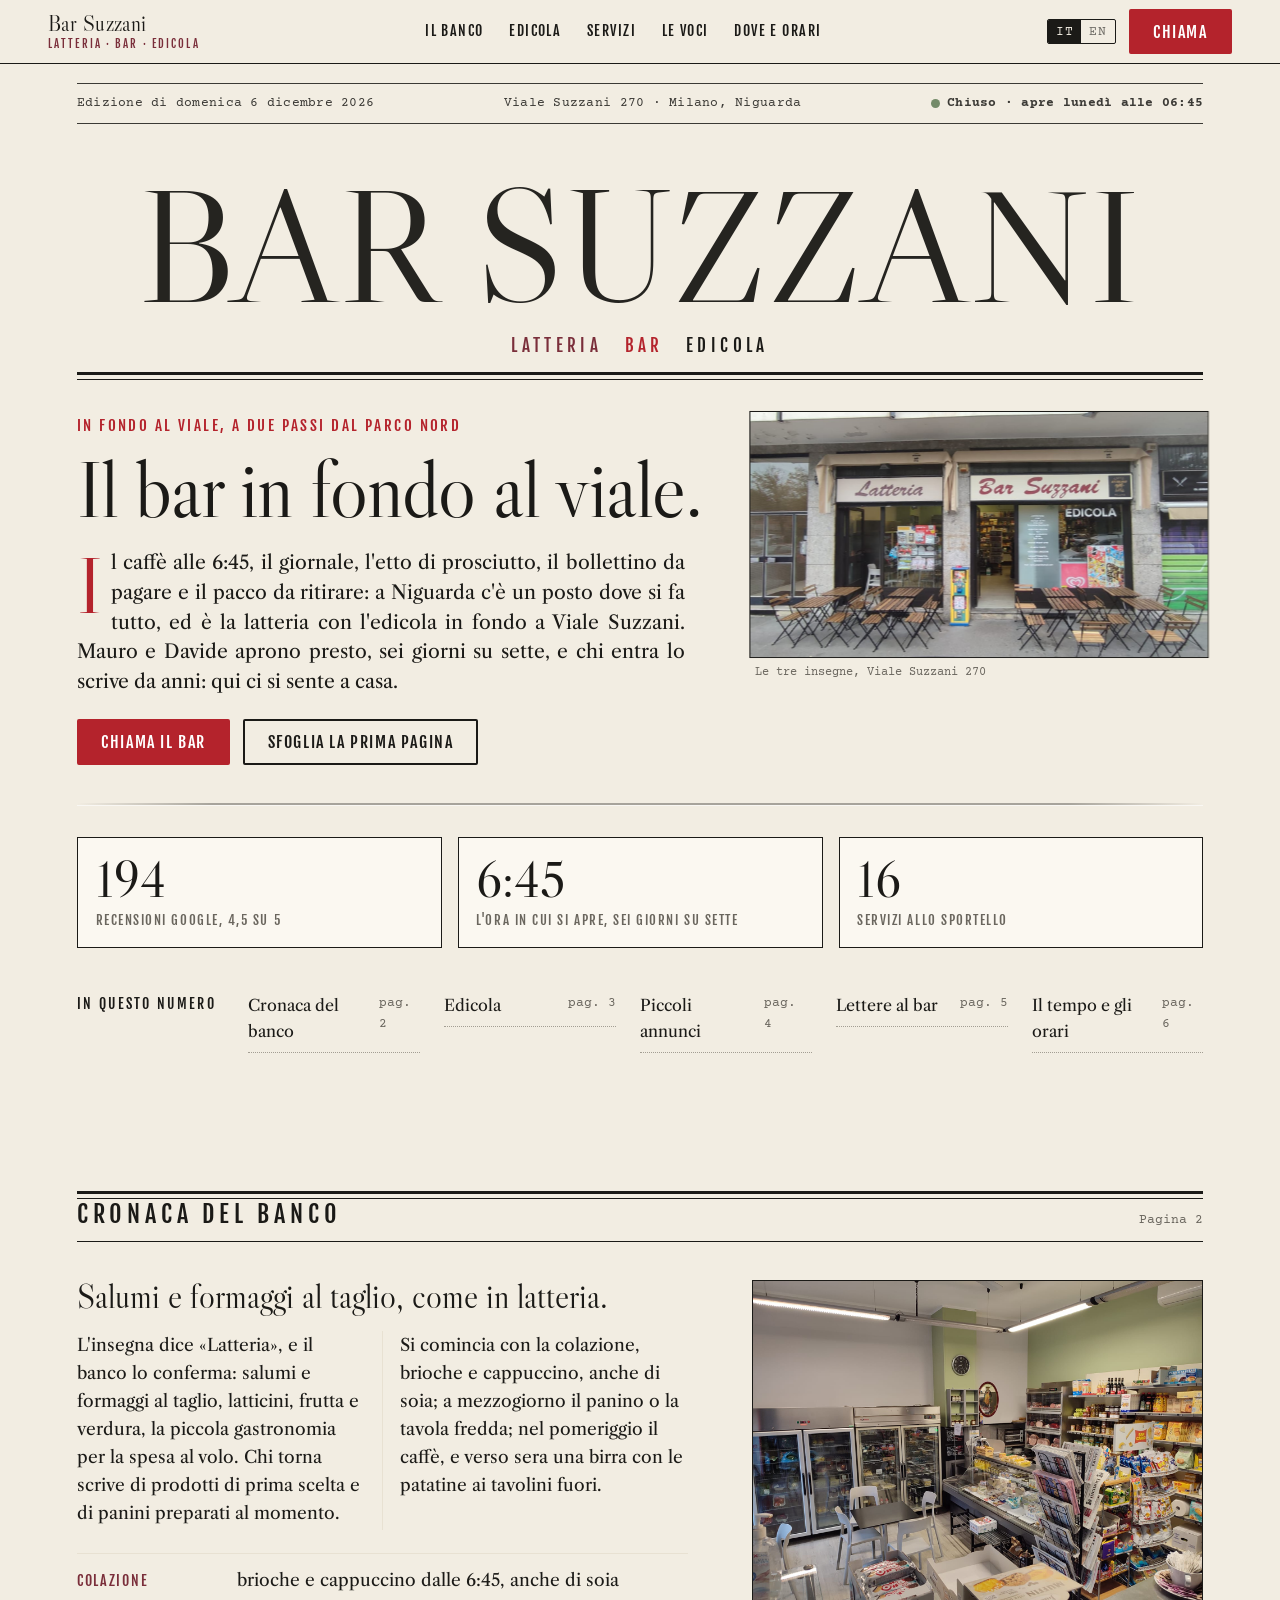
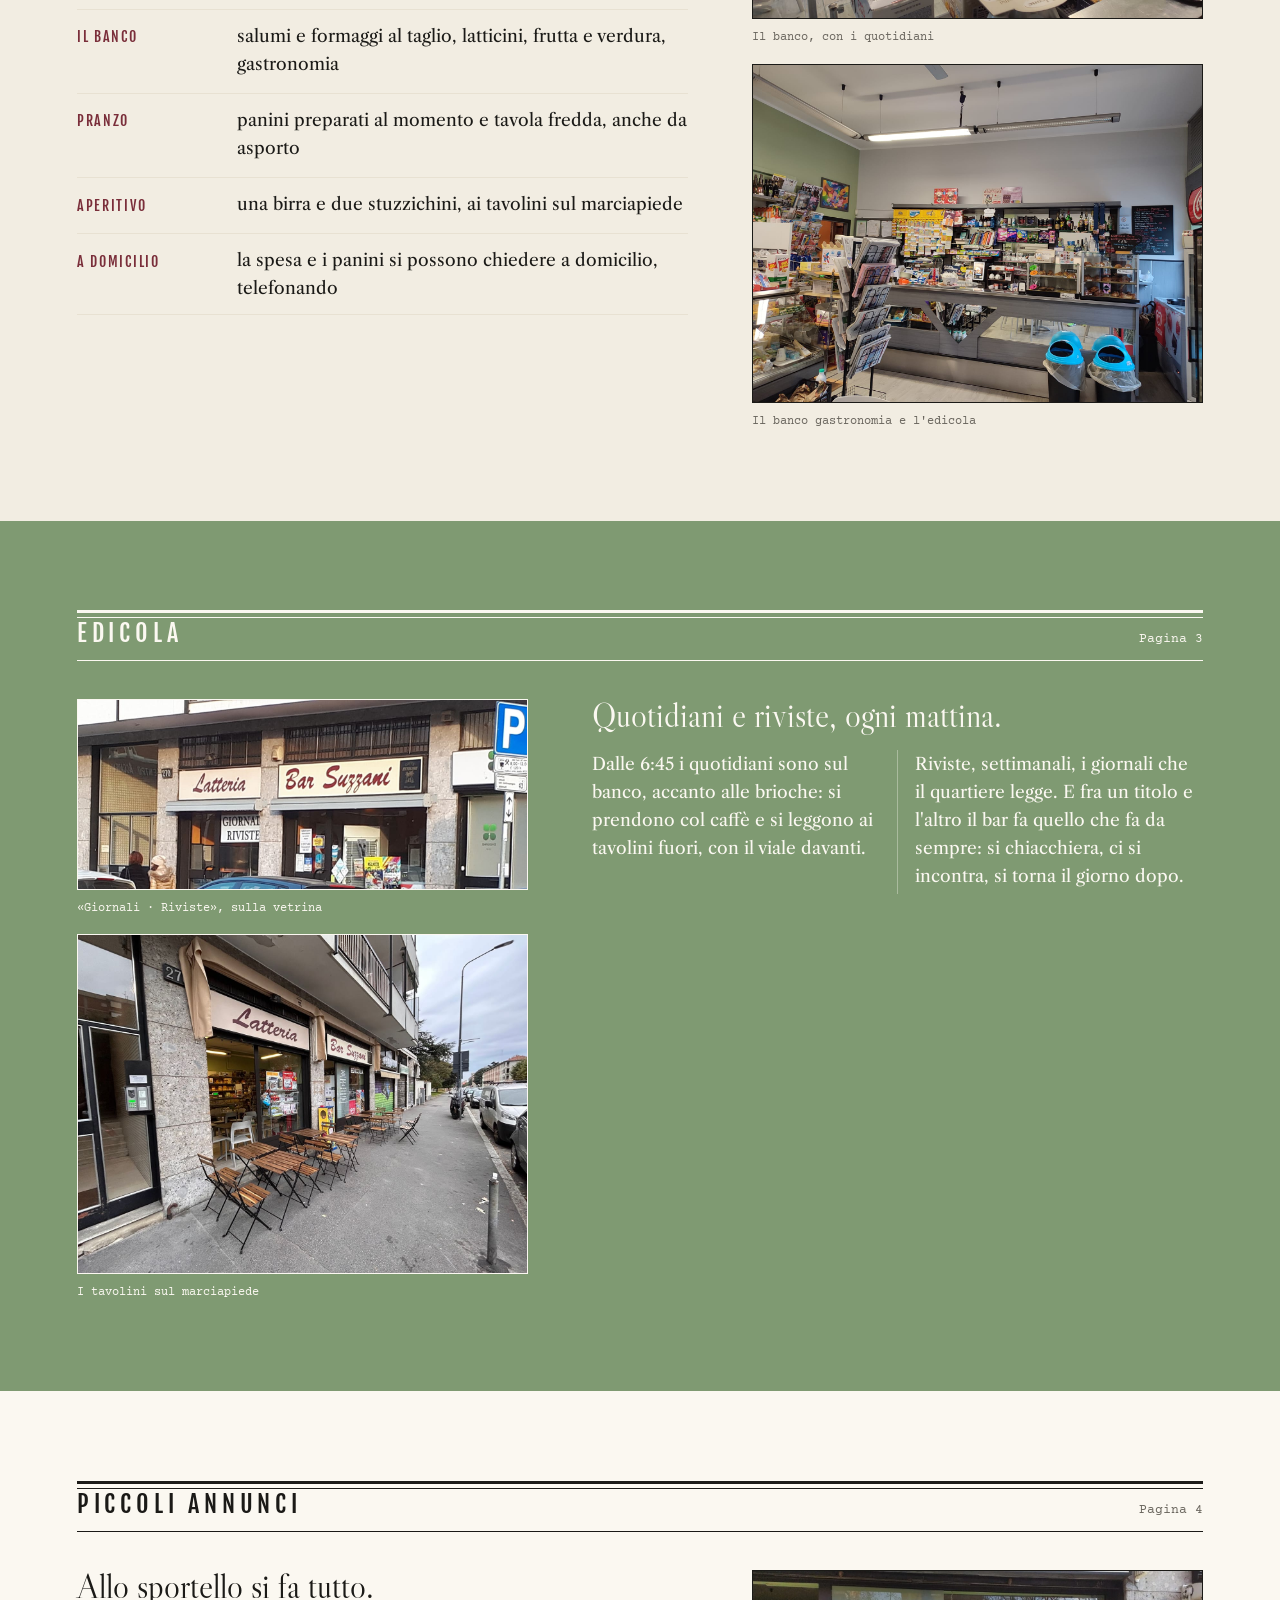
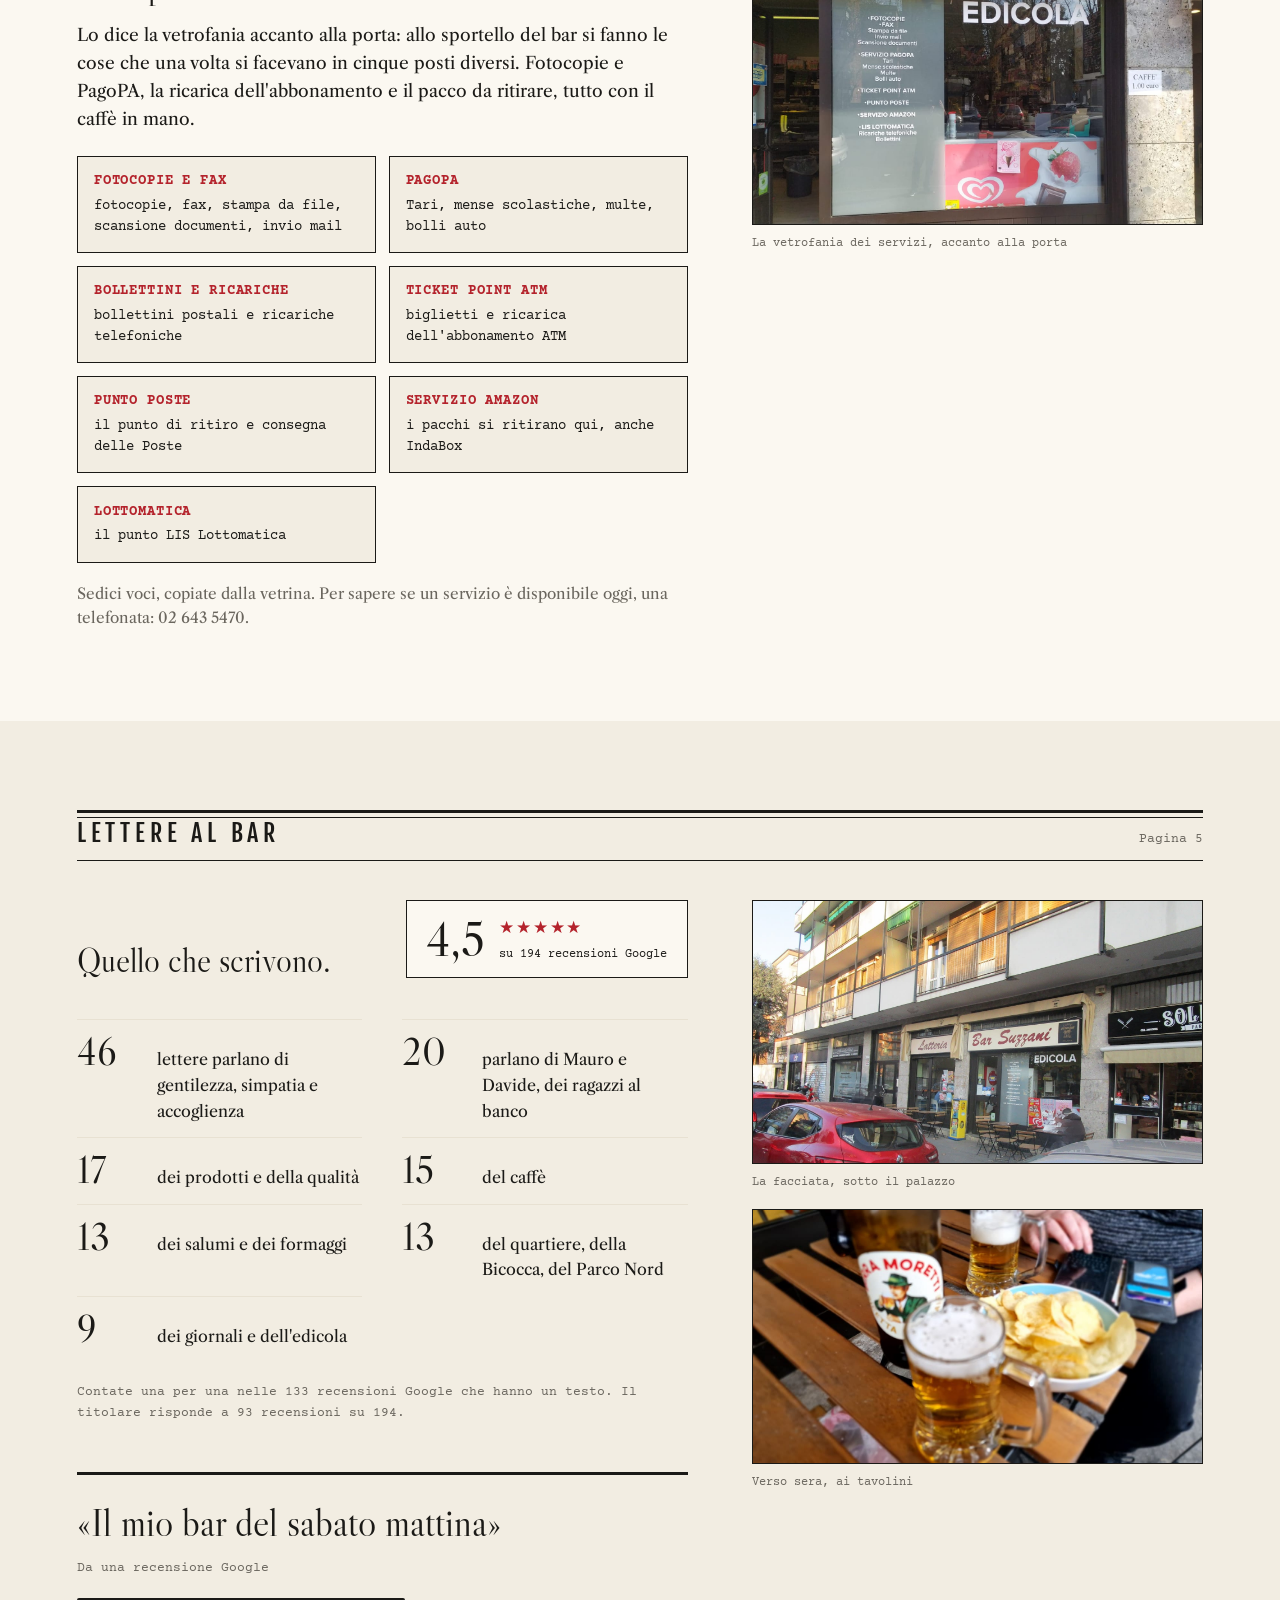
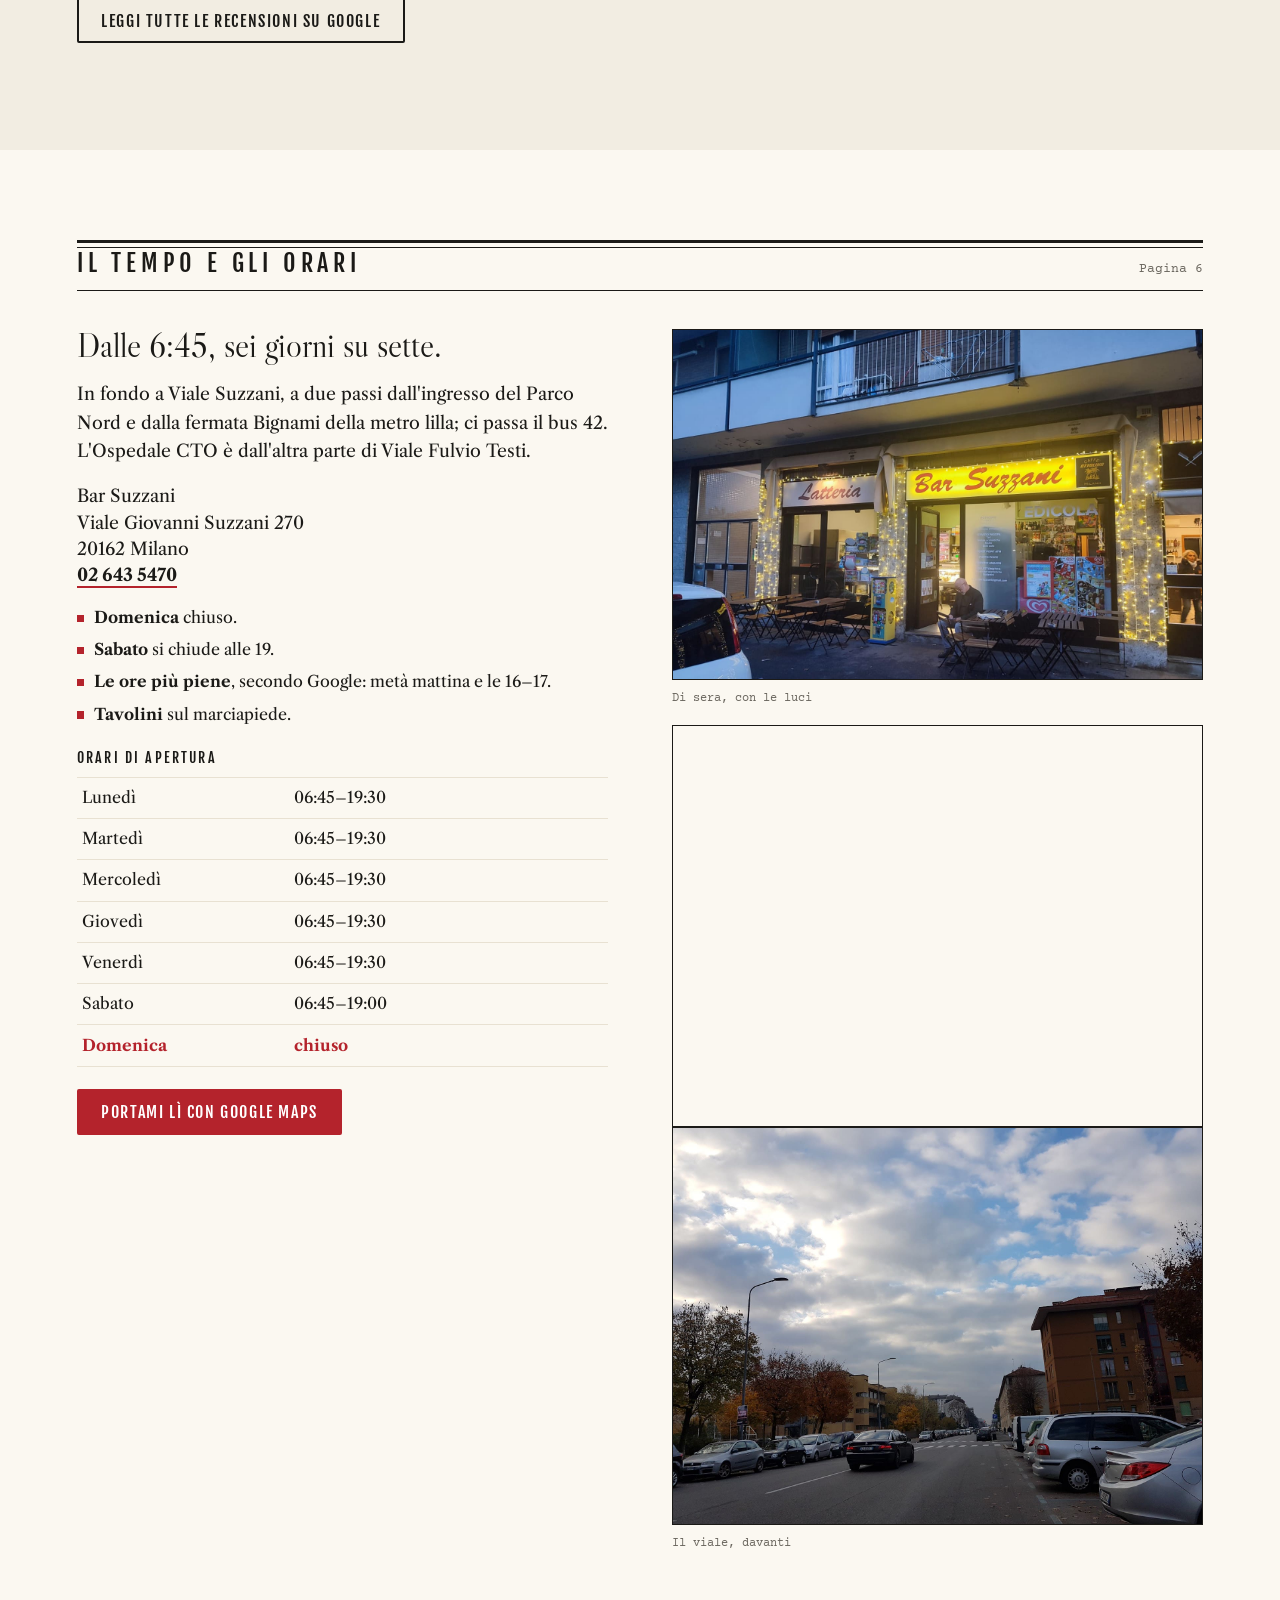
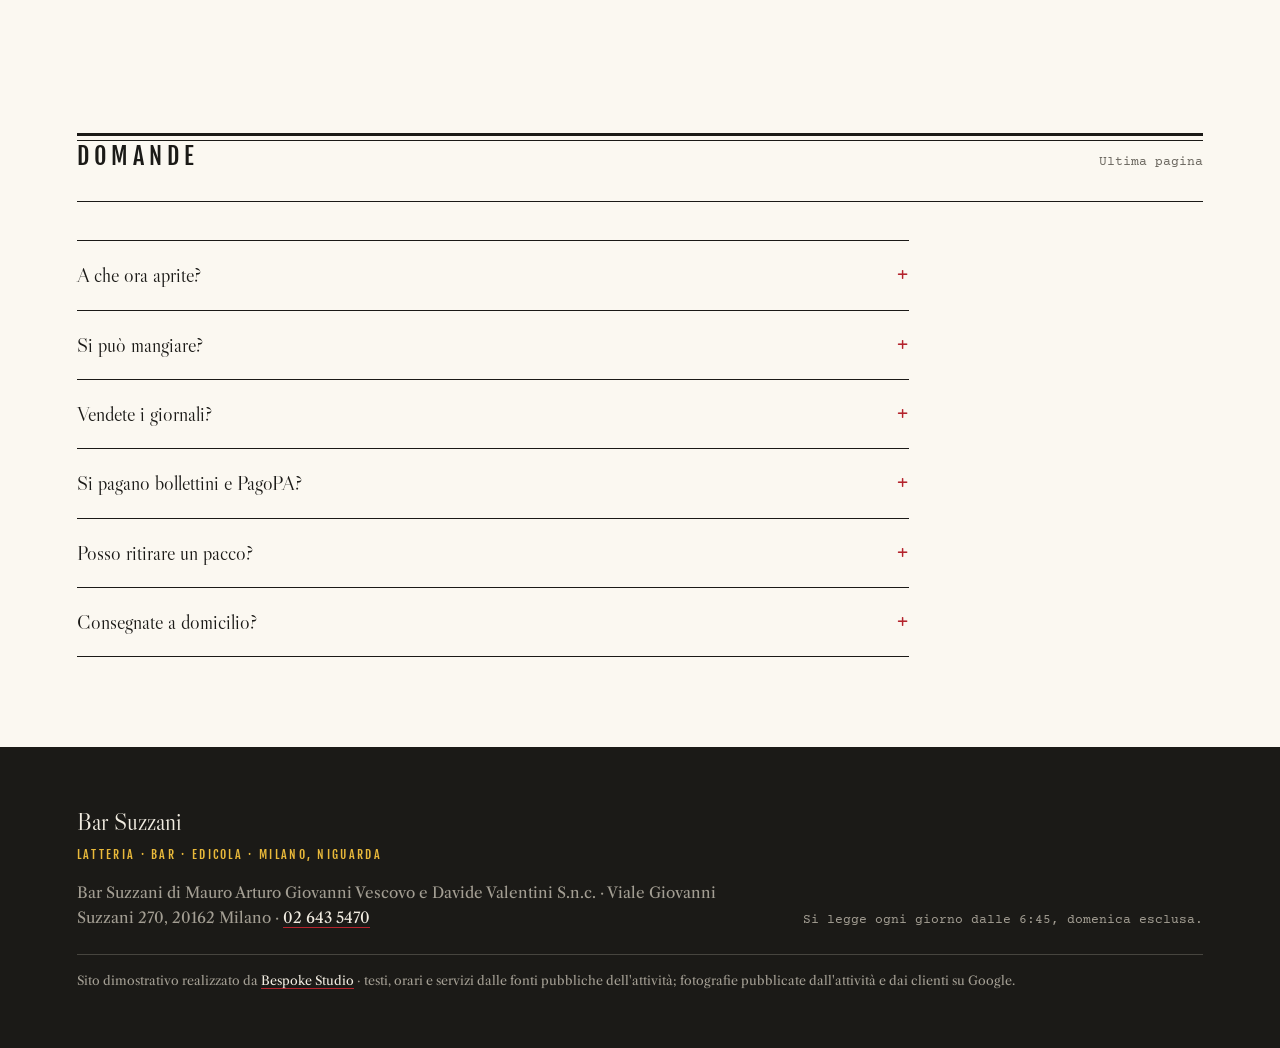
==== index.html @ 5b57a918 "Bar Suzzani (Niguarda): sito vetrina «Prima pagina.» Il bar ha l'edicola sull'insegna e i quotidiani" ====
<!doctype html>
<html lang="it" class="no-js">
<head>
<meta charset="utf-8">
<meta name="viewport" content="width=device-width, initial-scale=1">
<title>Bar Suzzani — latteria, bar ed edicola a Milano Niguarda, in fondo a Viale Suzzani</title>
<meta name="description" content="Bar Suzzani, Viale Giovanni Suzzani 270 a Milano Niguarda: latteria con salumi e formaggi al taglio, colazione dalle 6:45, panini al momento, edicola con quotidiani e riviste, sportello servizi (PagoPA, bollettini, ricariche ATM, Punto Poste, ritiro pacchi Amazon). A due passi dal Parco Nord.">
<link rel="canonical" href="https://rotenzark.github.io/bar-suzzani/">
<meta property="og:type" content="business.business">
<meta property="og:title" content="Bar Suzzani — Prima pagina.">
<meta property="og:description" content="Latteria, bar ed edicola in fondo a Viale Suzzani, a due passi dal Parco Nord. Dalle 6:45: caffè, giornali, salumi e formaggi, lo sportello dei servizi.">
<meta property="og:image" content="https://rotenzark.github.io/bar-suzzani/img/og.jpg">
<meta property="og:url" content="https://rotenzark.github.io/bar-suzzani/">
<meta property="og:locale" content="it_IT">
<meta name="twitter:card" content="summary_large_image">
<meta name="twitter:title" content="Bar Suzzani — Prima pagina.">
<meta name="twitter:description" content="Latteria, bar ed edicola in fondo a Viale Suzzani, Milano Niguarda. Dalle 6:45, sei giorni su sette.">
<meta name="twitter:image" content="https://rotenzark.github.io/bar-suzzani/img/og.jpg">
<meta name="theme-color" content="#F2EDE2">
<link rel="icon" href="img/favicon.svg" type="image/svg+xml">
<link rel="icon" href="img/favicon-32.png" sizes="32x32" type="image/png">
<link rel="apple-touch-icon" href="img/apple-touch-icon.png">
<link rel="preconnect" href="https://fonts.googleapis.com">
<link rel="preconnect" href="https://fonts.gstatic.com" crossorigin>
<link href="https://fonts.googleapis.com/css2?family=Courier+Prime:wght@400;700&family=Fjalla+One&family=Libre+Caslon+Display&family=Libre+Caslon+Text:ital,wght@0,400;0,700;1,400&display=swap" rel="stylesheet">
<link rel="stylesheet" href="css/styles.css?v=1">
<script type="application/ld+json">
{"@context":"https://schema.org","@type":"CafeOrCoffeeShop","name":"Bar Suzzani","alternateName":"Bar Suzzani di Mauro Arturo Giovanni Vescovo e Davide Valentini S.n.c.","image":"https://rotenzark.github.io/bar-suzzani/img/og.jpg","url":"https://rotenzark.github.io/bar-suzzani/","telephone":"+39026435470","priceRange":"€","address":{"@type":"PostalAddress","streetAddress":"Viale Giovanni Suzzani 270","addressLocality":"Milano","postalCode":"20162","addressRegion":"MI","addressCountry":"IT"},"geo":{"@type":"GeoCoordinates","latitude":45.526,"longitude":9.2088},"openingHoursSpecification":[{"@type":"OpeningHoursSpecification","dayOfWeek":["Monday","Tuesday","Wednesday","Thursday","Friday"],"opens":"06:45","closes":"19:30"},{"@type":"OpeningHoursSpecification","dayOfWeek":"Saturday","opens":"06:45","closes":"19:00"}],"aggregateRating":{"@type":"AggregateRating","ratingValue":"4.5","reviewCount":"194"},"servesCuisine":"Caffetteria, tavola fredda, salumi e formaggi","hasMap":"https://www.google.com/maps/search/Bar+Suzzani+Viale+Giovanni+Suzzani+270+Milano"}
</script>
<script type="application/ld+json">
{"@context":"https://schema.org","@type":"FAQPage","mainEntity":[
{"@type":"Question","name":"A che ora aprite?","acceptedAnswer":{"@type":"Answer","text":"Alle 6:45 dal lunedì al sabato. Chiudiamo alle 19:30, il sabato alle 19. Domenica chiuso."}},
{"@type":"Question","name":"Si può mangiare?","acceptedAnswer":{"@type":"Answer","text":"Sì: colazione con brioche e cappuccino, a pranzo panini preparati al momento e tavola fredda, e il banco di salumi e formaggi per la spesa."}},
{"@type":"Question","name":"Vendete i giornali?","acceptedAnswer":{"@type":"Answer","text":"Sì, quotidiani e riviste ogni mattina: l'edicola è dentro il bar."}},
{"@type":"Question","name":"Si pagano bollettini e PagoPA?","acceptedAnswer":{"@type":"Answer","text":"Sì: bollettini, PagoPA (Tari, mense scolastiche, multe, bolli auto), ricariche telefoniche e dell'abbonamento ATM."}},
{"@type":"Question","name":"Posso ritirare un pacco?","acceptedAnswer":{"@type":"Answer","text":"Sì: siamo punto di ritiro Amazon, IndaBox e Punto Poste."}},
{"@type":"Question","name":"Consegnate a domicilio?","acceptedAnswer":{"@type":"Answer","text":"Sì, telefonando: la spesa del banco e i panini possono arrivare a casa."}}
]}
</script>
</head>
<body>

<div class="intro" id="intro" aria-hidden="true">
  <div class="intro__t">Bar Suzzani</div>
  <div class="intro__i"><span data-i18n="intro.1">Latteria</span><span data-i18n="intro.2">Bar</span><span data-i18n="intro.3">Edicola</span></div>
  <button type="button" class="intro__skip" id="introSkip" data-i18n="intro.skip">salta</button>
</div>

<header class="testata">
  <a class="marchio" href="#top" aria-label="Bar Suzzani, torna in cima" data-i18n-aria="nav.home">
    <span class="marchio__n">Bar Suzzani</span>
    <span class="marchio__s" data-i18n="marchio.s">latteria · bar · edicola</span>
  </a>
  <nav class="nav" id="mainNav" aria-label="Menu principale">
    <a href="#banco" data-i18n="nav.banco">Il banco</a>
    <a href="#edicola" data-i18n="nav.edicola">Edicola</a>
    <a href="#annunci" data-i18n="nav.annunci">Servizi</a>
    <a href="#lettere" data-i18n="nav.lettere">Le voci</a>
    <a href="#dove" data-i18n="nav.dove">Dove e orari</a>
  </nav>
  <div class="testata__coda">
    <div class="lingue" role="group" aria-label="Lingua">
      <button type="button" data-lang="it" class="is-on">IT</button><button type="button" data-lang="en">EN</button>
    </div>
    <a class="bottone bottone--rosso" href="tel:+39026435470" data-i18n="cta.chiama">Chiama</a>
    <button type="button" class="burger" id="burger" aria-label="Apri il menu" aria-expanded="false" aria-controls="drawer" data-i18n-aria="nav.apri"><span></span><span></span><span></span></button>
  </div>
</header>
<div class="drawer" id="drawer" hidden>
  <a href="#banco" data-i18n="nav.banco">Il banco</a>
  <a href="#edicola" data-i18n="nav.edicola">Edicola</a>
  <a href="#annunci" data-i18n="nav.annunci">Servizi</a>
  <a href="#lettere" data-i18n="nav.lettere">Le voci</a>
  <a href="#dove" data-i18n="nav.dove">Dove e orari</a>
  <a class="drawer__cta" href="tel:+39026435470" data-i18n="cta.chiama2">Chiama 02 643 5470</a>
</div>

<main id="top">

  <!-- LA PRIMA PAGINA -->
  <section class="prima" aria-labelledby="h1">
    <p class="prima__edizione">
      <span><span data-i18n="ed.pre">Edizione di</span> <span id="edData">oggi</span></span>
      <span data-i18n="ed.luogo">Viale Suzzani 270 · Milano, Niguarda</span>
      <span class="stato" id="orarioStato">Lun–sab dalle 6:45</span>
    </p>
    <div class="prima__testa">
      <h1 class="prima__nome" id="h1">Bar Suzzani</h1>
      <p class="prima__insegne"><span class="l" data-i18n="ins.l">Latteria</span><span class="b" data-i18n="ins.b">Bar</span><span class="e" data-i18n="ins.e">Edicola</span></p>
    </div>
    <div class="prima__sopra">
      <div class="prima__testo">
        <p class="occhiello" data-i18n="p.occhiello">In fondo al viale, a due passi dal Parco Nord</p>
        <h2 class="prima__titolo" data-i18n="p.titolo">Il bar in fondo al viale.</h2>
        <p class="prima__lead" data-i18n="p.lead">Il caffè alle 6:45, il giornale, l'etto di prosciutto, il bollettino da pagare e il pacco da ritirare: a Niguarda c'è un posto dove si fa tutto, ed è la latteria con l'edicola in fondo a Viale Suzzani. Mauro e Davide aprono presto, sei giorni su sette, e chi entra lo scrive da anni: qui ci si sente a casa.</p>
        <div class="prima__azioni">
          <a class="bottone bottone--rosso" href="tel:+39026435470" data-i18n="p.cta1">Chiama il bar</a>
          <a class="bottone bottone--filo" href="#banco" data-i18n="p.cta2">Sfoglia la prima pagina</a>
        </div>
      </div>
      <figure class="prima__foto">
        <img src="img/facciata.jpg" width="1400" height="749" alt="La facciata del Bar Suzzani con le tre insegne Latteria, Bar Suzzani ed Edicola e i tavolini sul marciapiede" data-i18n-alt="p.alt">
        <figcaption data-i18n="p.cap">Le tre insegne, Viale Suzzani 270</figcaption>
      </figure>
    </div>
    <div class="piega">
      <div class="piega__linea" aria-hidden="true"></div>
      <div class="piega__sotto">
        <div class="piega__ombra" aria-hidden="true"></div>
        <ul class="prima__numeri">
          <li><b data-n="194">194</b><span data-i18n="n.1">recensioni Google, 4,5 su 5</span></li>
          <li><b>6:45</b><span data-i18n="n.2">l'ora in cui si apre, sei giorni su sette</span></li>
          <li><b data-n="16">16</b><span data-i18n="n.3">servizi allo sportello</span></li>
        </ul>
        <nav class="sommario" aria-label="Sommario">
          <p class="sommario__t" data-i18n="so.t">In questo numero</p>
          <ol>
            <li><a href="#banco"><span data-i18n="so.1">Cronaca del banco</span><span class="p"><span data-i18n="so.p">pag.</span> 2</span></a></li>
            <li><a href="#edicola"><span data-i18n="so.2">Edicola</span><span class="p"><span data-i18n="so.p">pag.</span> 3</span></a></li>
            <li><a href="#annunci"><span data-i18n="so.3">Piccoli annunci</span><span class="p"><span data-i18n="so.p">pag.</span> 4</span></a></li>
            <li><a href="#lettere"><span data-i18n="so.4">Lettere al bar</span><span class="p"><span data-i18n="so.p">pag.</span> 5</span></a></li>
            <li><a href="#dove"><span data-i18n="so.5">Il tempo e gli orari</span><span class="p"><span data-i18n="so.p">pag.</span> 6</span></a></li>
          </ol>
        </nav>
      </div>
    </div>
  </section>

  <!-- PAGINA 2 · CRONACA DEL BANCO -->
  <section class="rubrica banco" id="banco" aria-labelledby="hBanco">
    <div class="rubrica__testa reveal">
      <h2 class="rubrica__t" id="hBanco" data-i18n="r1.t">Cronaca del banco</h2>
      <span class="rubrica__n" data-i18n="r1.n">Pagina 2</span>
    </div>
    <div class="rubrica__griglia">
      <div class="reveal">
        <h3 class="rubrica__titolo" data-i18n="r1.h">Salumi e formaggi al taglio, come in latteria.</h3>
        <div class="colonne">
          <p data-i18n="r1.p1">L'insegna dice «Latteria», e il banco lo conferma: salumi e formaggi al taglio, latticini, frutta e verdura, la piccola gastronomia per la spesa al volo. Chi torna scrive di prodotti di prima scelta e di panini preparati al momento.</p>
          <p data-i18n="r1.p2">Si comincia con la colazione, brioche e cappuccino, anche di soia; a mezzogiorno il panino o la tavola fredda; nel pomeriggio il caffè, e verso sera una birra con le patatine ai tavolini fuori.</p>
        </div>
        <ul class="voci">
          <li><b data-i18n="v1.k">Colazione</b><span data-i18n="v1.d">brioche e cappuccino dalle 6:45, anche di soia</span></li>
          <li><b data-i18n="v2.k">Il banco</b><span data-i18n="v2.d">salumi e formaggi al taglio, latticini, frutta e verdura, gastronomia</span></li>
          <li><b data-i18n="v3.k">Pranzo</b><span data-i18n="v3.d">panini preparati al momento e tavola fredda, anche da asporto</span></li>
          <li><b data-i18n="v4.k">Aperitivo</b><span data-i18n="v4.d">una birra e due stuzzichini, ai tavolini sul marciapiede</span></li>
          <li><b data-i18n="v5.k">A domicilio</b><span data-i18n="v5.d">la spesa e i panini si possono chiedere a domicilio, telefonando</span></li>
        </ul>
      </div>
      <div class="reveal">
        <figure class="foto">
          <button type="button" class="shot" data-full="img/banco.jpg"><img src="img/banco.jpg" width="1600" height="1200" decoding="async" alt="Il banco del bar con i frigoriferi, la rastrelliera dei quotidiani e le pareti verde salvia" data-i18n-alt="r1.alt1"></button>
          <figcaption data-i18n="r1.cap1">Il banco, con i quotidiani</figcaption>
        </figure>
        <figure class="foto">
          <button type="button" class="shot" data-full="img/gastronomia.jpg"><img src="img/gastronomia.jpg" width="1600" height="1200" decoding="async" alt="Il banco gastronomia con salumi e formaggi e, accanto, gli scaffali dell'edicola" data-i18n-alt="r1.alt2"></button>
          <figcaption data-i18n="r1.cap2">Il banco gastronomia e l'edicola</figcaption>
        </figure>
      </div>
    </div>
  </section>

  <!-- PAGINA 3 · EDICOLA -->
  <section class="rubrica rubrica--salvia edicola" id="edicola" aria-labelledby="hEdicola">
    <div class="rubrica__testa reveal">
      <h2 class="rubrica__t" id="hEdicola" data-i18n="r2.t">Edicola</h2>
      <span class="rubrica__n" data-i18n="r2.n">Pagina 3</span>
    </div>
    <div class="rubrica__griglia rubrica__griglia--inv">
      <div class="reveal">
        <figure class="foto">
          <button type="button" class="shot" data-full="img/giornali.jpg"><img src="img/giornali.jpg" width="1400" height="588" decoding="async" alt="L'insegna Latteria e la vetrina con la scritta Giornali Riviste" data-i18n-alt="r2.alt"></button>
          <figcaption data-i18n="r2.cap">«Giornali · Riviste», sulla vetrina</figcaption>
        </figure>
        <figure class="foto">
          <button type="button" class="shot" data-full="img/tavolini-2.jpg"><img src="img/tavolini-2.jpg" width="1400" height="1050" decoding="async" alt="I tavolini di ferro e legno sul marciapiede davanti all'insegna Latteria" data-i18n-alt="r2.alt2"></button>
          <figcaption data-i18n="r2.cap2">I tavolini sul marciapiede</figcaption>
        </figure>
      </div>
      <div class="reveal">
        <h3 class="rubrica__titolo" data-i18n="r2.h">Quotidiani e riviste, ogni mattina.</h3>
        <div class="colonne">
          <p data-i18n="r2.p1">Dalle 6:45 i quotidiani sono sul banco, accanto alle brioche: si prendono col caffè e si leggono ai tavolini fuori, con il viale davanti.</p>
          <p data-i18n="r2.p2">Riviste, settimanali, i giornali che il quartiere legge. E fra un titolo e l'altro il bar fa quello che fa da sempre: si chiacchiera, ci si incontra, si torna il giorno dopo.</p>
        </div>
      </div>
    </div>
  </section>

  <!-- PAGINA 4 · PICCOLI ANNUNCI -->
  <section class="rubrica rubrica--carta annunci" id="annunci" aria-labelledby="hAnnunci">
    <div class="rubrica__testa reveal">
      <h2 class="rubrica__t" id="hAnnunci" data-i18n="r3.t">Piccoli annunci</h2>
      <span class="rubrica__n" data-i18n="r3.n">Pagina 4</span>
    </div>
    <div class="rubrica__griglia">
      <div class="reveal">
        <h3 class="rubrica__titolo" data-i18n="r3.h">Allo sportello si fa tutto.</h3>
        <p data-i18n="r3.p">Lo dice la vetrofania accanto alla porta: allo sportello del bar si fanno le cose che una volta si facevano in cinque posti diversi. Fotocopie e PagoPA, la ricarica dell'abbonamento e il pacco da ritirare, tutto con il caffè in mano.</p>
        <ul class="annunci__lista">
          <li><b data-i18n="a1.k">Fotocopie e fax</b><span data-i18n="a1.d">fotocopie, fax, stampa da file, scansione documenti, invio mail</span></li>
          <li><b data-i18n="a2.k">PagoPA</b><span data-i18n="a2.d">Tari, mense scolastiche, multe, bolli auto</span></li>
          <li><b data-i18n="a3.k">Bollettini e ricariche</b><span data-i18n="a3.d">bollettini postali e ricariche telefoniche</span></li>
          <li><b data-i18n="a4.k">Ticket point ATM</b><span data-i18n="a4.d">biglietti e ricarica dell'abbonamento ATM</span></li>
          <li><b data-i18n="a5.k">Punto Poste</b><span data-i18n="a5.d">il punto di ritiro e consegna delle Poste</span></li>
          <li><b data-i18n="a6.k">Servizio Amazon</b><span data-i18n="a6.d">i pacchi si ritirano qui, anche IndaBox</span></li>
          <li><b data-i18n="a7.k">Lottomatica</b><span data-i18n="a7.d">il punto LIS Lottomatica</span></li>
        </ul>
        <p class="annunci__nota" data-i18n="r3.nota">Sedici voci, copiate dalla vetrina. Per sapere se un servizio è disponibile oggi, una telefonata: 02 643 5470.</p>
      </div>
      <div class="reveal">
        <figure class="foto">
          <button type="button" class="shot" data-full="img/sportello.jpg"><img src="img/sportello.jpg" width="1400" height="787" decoding="async" alt="La vetrofania con l'elenco dei servizi: fotocopie, fax, PagoPA, ticket ATM, Punto Poste, servizio Amazon, Lottomatica, ricariche, bollettini" data-i18n-alt="r3.alt"></button>
          <figcaption data-i18n="r3.cap">La vetrofania dei servizi, accanto alla porta</figcaption>
        </figure>
      </div>
    </div>
  </section>

  <!-- PAGINA 5 · LETTERE AL BAR -->
  <section class="rubrica lettere" id="lettere" aria-labelledby="hLettere">
    <div class="rubrica__testa reveal">
      <h2 class="rubrica__t" id="hLettere" data-i18n="r4.t">Lettere al bar</h2>
      <span class="rubrica__n" data-i18n="r4.n">Pagina 5</span>
    </div>
    <div class="rubrica__griglia">
      <div class="reveal">
        <div class="lettere__testa">
          <h3 class="rubrica__titolo" data-i18n="r4.h">Quello che scrivono.</h3>
          <p class="badge"><span class="badge__n">4,5</span><span class="badge__stelle" aria-hidden="true">★★★★★</span><span class="badge__s" data-i18n="le.badge">su 194 recensioni Google</span></p>
        </div>
        <ol class="lettere__temi">
          <li><b data-n="46">46</b><span data-i18n="t.1">lettere parlano di gentilezza, simpatia e accoglienza</span></li>
          <li><b data-n="20">20</b><span data-i18n="t.2">parlano di Mauro e Davide, dei ragazzi al banco</span></li>
          <li><b data-n="17">17</b><span data-i18n="t.3">dei prodotti e della qualità</span></li>
          <li><b data-n="15">15</b><span data-i18n="t.4">del caffè</span></li>
          <li><b data-n="13">13</b><span data-i18n="t.5">dei salumi e dei formaggi</span></li>
          <li><b data-n="13">13</b><span data-i18n="t.6">del quartiere, della Bicocca, del Parco Nord</span></li>
          <li><b data-n="9">9</b><span data-i18n="t.7">dei giornali e dell'edicola</span></li>
        </ol>
        <p class="lettere__nota" data-i18n="le.nota">Contate una per una nelle 133 recensioni Google che hanno un testo. Il titolare risponde a 93 recensioni su 194.</p>
        <blockquote class="lettere__cit">
          <p data-i18n="le.cit">«Il mio bar del sabato mattina»</p>
          <cite data-i18n="le.citda">Da una recensione Google</cite>
        </blockquote>
        <p class="lettere__btn"><a class="bottone bottone--filo" href="https://www.google.com/maps/search/Bar+Suzzani+Viale+Giovanni+Suzzani+270+Milano" target="_blank" rel="noopener" data-i18n="le.btn">Leggi tutte le recensioni su Google</a></p>
      </div>
      <div class="reveal">
        <figure class="foto">
          <button type="button" class="shot" data-full="img/facciata-intera.jpg"><img src="img/facciata-intera.jpg" width="1600" height="936" decoding="async" alt="La facciata intera del bar sotto il palazzo, con le insegne Latteria, Bar Suzzani ed Edicola" data-i18n-alt="le.alt"></button>
          <figcaption data-i18n="le.cap">La facciata, sotto il palazzo</figcaption>
        </figure>
        <figure class="foto">
          <button type="button" class="shot" data-full="img/aperitivo.jpg"><img src="img/aperitivo.jpg" width="1200" height="676" decoding="async" alt="Due boccali di birra e una ciotola di patatine su un tavolino di legno" data-i18n-alt="le.alt2"></button>
          <figcaption data-i18n="le.cap2">Verso sera, ai tavolini</figcaption>
        </figure>
      </div>
    </div>
  </section>

  <!-- PAGINA 6 · IL TEMPO E GLI ORARI · DOVE -->
  <section class="rubrica dove" id="dove" aria-labelledby="hDove">
    <div class="rubrica__testa reveal">
      <h2 class="rubrica__t" id="hDove" data-i18n="r5.t">Il tempo e gli orari</h2>
      <span class="rubrica__n" data-i18n="r5.n">Pagina 6</span>
    </div>
    <div class="dove__griglia">
      <div class="reveal">
        <h3 class="rubrica__titolo" data-i18n="d.h">Dalle 6:45, sei giorni su sette.</h3>
        <p class="dove__p" data-i18n="d.p">In fondo a Viale Suzzani, a due passi dall'ingresso del Parco Nord e dalla fermata Bignami della metro lilla; ci passa il bus 42. L'Ospedale CTO è dall'altra parte di Viale Fulvio Testi.</p>
        <address class="dove__ind">Bar Suzzani<br>Viale Giovanni Suzzani 270<br>20162 Milano<br><a href="tel:+39026435470">02 643 5470</a></address>
        <ul class="dove__no">
          <li data-i18n="d.no1"><b>Domenica</b> chiuso.</li>
          <li data-i18n="d.no2"><b>Sabato</b> si chiude alle 19.</li>
          <li data-i18n="d.no3"><b>Le ore più piene</b>, secondo Google: metà mattina e le 16–17.</li>
          <li data-i18n="d.no4"><b>Tavolini</b> sul marciapiede.</li>
        </ul>
        <table class="orari">
          <caption data-i18n="o.cap">Orari di apertura</caption>
          <tbody>
            <tr data-day="1"><th data-i18n="g.lun">Lunedì</th><td>06:45–19:30</td></tr>
            <tr data-day="2"><th data-i18n="g.mar">Martedì</th><td>06:45–19:30</td></tr>
            <tr data-day="3"><th data-i18n="g.mer">Mercoledì</th><td>06:45–19:30</td></tr>
            <tr data-day="4"><th data-i18n="g.gio">Giovedì</th><td>06:45–19:30</td></tr>
            <tr data-day="5"><th data-i18n="g.ven">Venerdì</th><td>06:45–19:30</td></tr>
            <tr data-day="6"><th data-i18n="g.sab">Sabato</th><td>06:45–19:00</td></tr>
            <tr data-day="0"><th data-i18n="g.dom">Domenica</th><td class="chiuso" data-i18n="g.chiuso">chiuso</td></tr>
          </tbody>
        </table>
        <a class="bottone bottone--rosso" href="https://www.google.com/maps/dir/?api=1&amp;destination=Bar+Suzzani+Viale+Giovanni+Suzzani+270+Milano" target="_blank" rel="noopener" data-i18n="d.strada">Portami lì con Google Maps</a>
      </div>
      <div class="reveal">
        <figure class="foto">
          <button type="button" class="shot" data-full="img/sera.jpg"><img src="img/sera.jpg" width="1400" height="924" decoding="async" alt="La facciata del bar di sera, con le luci e l'insegna gialla Bar Suzzani accesa" data-i18n-alt="d.alt"></button>
          <figcaption data-i18n="d.cap">Di sera, con le luci</figcaption>
        </figure>
        <div class="dove__mappa" id="mappa">
          <iframe src="https://www.google.com/maps?q=Bar+Suzzani,+Viale+Giovanni+Suzzani+270,+20162+Milano&amp;output=embed" title="Mappa: Bar Suzzani, Viale Giovanni Suzzani 270, Milano" data-i18n-title="d.mappa" allowfullscreen referrerpolicy="no-referrer-when-downgrade"></iframe>
        </div>
        <figure class="foto">
          <button type="button" class="shot" data-full="img/viale.jpg"><img src="img/viale.jpg" width="1600" height="1200" decoding="async" alt="Viale Suzzani visto dal bar, con i palazzi e il cielo nuvoloso" data-i18n-alt="d.alt2"></button>
          <figcaption data-i18n="d.cap2">Il viale, davanti</figcaption>
        </figure>
      </div>
    </div>
  </section>

  <!-- DOMANDE -->
  <section class="rubrica rubrica--carta domande" id="domande" aria-labelledby="hDom">
    <div class="rubrica__testa reveal">
      <h2 class="rubrica__t" id="hDom" data-i18n="k.dom">Domande</h2>
      <span class="rubrica__n" data-i18n="do.n">Ultima pagina</span>
    </div>
    <div class="domande__lista reveal">
      <details><summary data-i18n="qa.1">A che ora aprite?</summary><p data-i18n="ra.1">Alle 6:45 dal lunedì al sabato. Chiudiamo alle 19:30, il sabato alle 19. Domenica chiuso.</p></details>
      <details><summary data-i18n="qa.2">Si può mangiare?</summary><p data-i18n="ra.2">Sì: colazione con brioche e cappuccino, a pranzo panini preparati al momento e tavola fredda, e il banco di salumi e formaggi per la spesa.</p></details>
      <details><summary data-i18n="qa.3">Vendete i giornali?</summary><p data-i18n="ra.3">Sì, quotidiani e riviste ogni mattina: l'edicola è dentro il bar.</p></details>
      <details><summary data-i18n="qa.4">Si pagano bollettini e PagoPA?</summary><p data-i18n="ra.4">Sì: bollettini, PagoPA (Tari, mense scolastiche, multe, bolli auto), ricariche telefoniche e dell'abbonamento ATM.</p></details>
      <details><summary data-i18n="qa.5">Posso ritirare un pacco?</summary><p data-i18n="ra.5">Sì: siamo punto di ritiro Amazon, IndaBox e Punto Poste.</p></details>
      <details><summary data-i18n="qa.6">Consegnate a domicilio?</summary><p data-i18n="ra.6">Sì, telefonando: la spesa del banco e i panini possono arrivare a casa.</p></details>
    </div>
  </section>

</main>

<footer class="piede">
  <div>
    <p class="piede__m">Bar Suzzani</p>
    <p class="piede__s" data-i18n="piede.s">latteria · bar · edicola · Milano, Niguarda</p>
    <p class="piede__d" data-i18n="piede.d">Bar Suzzani di Mauro Arturo Giovanni Vescovo e Davide Valentini S.n.c. · Viale Giovanni Suzzani 270, 20162 Milano · <a href="tel:+39026435470">02 643 5470</a></p>
  </div>
  <p class="piede__ed" data-i18n="piede.ed">Si legge ogni giorno dalle 6:45, domenica esclusa.</p>
  <p class="piede__b" data-i18n="piede.b">Sito dimostrativo realizzato da <a href="https://bespokestud.io" target="_blank" rel="noopener">Bespoke Studio</a> · testi, orari e servizi dalle fonti pubbliche dell'attività; fotografie pubblicate dall'attività e dai clienti su Google.</p>
</footer>

<div class="barra" id="actionBar">
  <a href="tel:+39026435470" data-i18n="b.chiama">Chiama</a>
  <a href="#banco" data-i18n="b.banco">Banco</a>
  <a href="#dove" data-i18n="b.orari">Orari</a>
  <a href="#mappa" data-i18n="b.mappa">Mappa</a>
</div>

<div class="lightbox" id="lightbox" hidden>
  <button type="button" class="lightbox__chiudi" id="lightboxClose" aria-label="Chiudi" data-i18n-aria="lb.chiudi">&times;</button>
  <img src="" alt="" id="lightboxImg">
</div>

<script src="https://cdn.jsdelivr.net/npm/gsap@3.12.5/dist/gsap.min.js"></script>
<script src="https://cdn.jsdelivr.net/npm/gsap@3.12.5/dist/ScrollTrigger.min.js"></script>
<script src="js/main.js?v=1"></script>
</body>
</html>
---- css/styles.css ----
/* Bar Suzzani · Niguarda — «Prima pagina.»
   Il bar ha l'Edicola sull'insegna e i quotidiani sul banco: il sito è il giornale del quartiere,
   impaginato come una prima pagina. Gesto-firma: la piega — la pagina arriva piegata a metà
   e si apre scorrendo. Palette dalle tre insegne e dalla sala: carta, inchiostro, il rosso di
   «Bar Suzzani», il bordeaux di «Latteria», il verde salvia delle pareti. */

/* ── reset tecnico (PLUMBING) ── */
[hidden]{display:none !important}
img{max-width:100%;height:auto}
*,*::before,*::after{box-sizing:border-box}

:root{
  --carta:#F2EDE2; --carta-2:#E8E1D2; --carta-3:#FBF8F1;
  --inchiostro:#1B1A17; --grigio:#6A665E; --grigio-chiaro:#A39E93;
  --rosso:#B4232C; --bordeaux:#7A2E3A; --salvia:#7F9A72; --salvia-scura:#5E7A54; --giallo:#E9B93A;
  --f-testata:'Libre Caslon Display',Georgia,'Times New Roman',serif;
  --f-txt:'Libre Caslon Text',Georgia,'Times New Roman',serif;
  --f-rub:'Fjalla One','Arial Narrow',sans-serif;
  --f-mono:'Courier Prime','Courier New',monospace;
  --lato:clamp(1.2rem,6vw,6rem);
  --testata:64px;
}
html{scroll-behavior:smooth;scroll-padding-top:calc(var(--testata) + 8px)}
body{margin:0;font-family:var(--f-txt);font-size:1.08rem;line-height:1.62;color:var(--inchiostro);background:var(--carta);-webkit-font-smoothing:antialiased;overflow-x:hidden}
img{display:block}
a{color:inherit}
h1,h2,h3,h4{font-family:var(--f-testata);font-weight:400;line-height:1.05;margin:0}
h2{font-size:clamp(2rem,4.6vw,3.8rem);letter-spacing:-.01em}
h3{font-size:clamp(1.5rem,2.6vw,2.2rem)}
p{margin:0 0 1em}
b,strong{font-weight:700}
:focus-visible{outline:3px solid var(--rosso);outline-offset:3px}
.sr{position:absolute;width:1px;height:1px;overflow:hidden;clip-path:inset(50%);white-space:nowrap}

/* reveal: stato iniziale solo dietro .js (anti-flash) */
.js .reveal{opacity:0;transform:translateY(14px);transition:opacity .7s ease,transform .7s ease}
.js .reveal.in-view{opacity:1;transform:none}
html:not(.js) .reveal{opacity:1;transform:none}

/* ── filetti da giornale ── */
.filetto{border:0;border-top:1px solid var(--inchiostro);margin:0}
.filetto--doppio{border-top:3px solid var(--inchiostro);position:relative}
.filetto--doppio::after{content:'';position:absolute;left:0;right:0;top:4px;border-top:1px solid var(--inchiostro)}
.rub{font-family:var(--f-rub);font-size:.9rem;letter-spacing:.14em;text-transform:uppercase}
.mono{font-family:var(--f-mono)}

/* ── bottoni ── */
.bottone{display:inline-flex;align-items:center;justify-content:center;gap:.5em;padding:.8em 1.4em;font-family:var(--f-rub);font-size:1rem;letter-spacing:.1em;text-transform:uppercase;text-decoration:none;border:2px solid var(--inchiostro);border-radius:2px;line-height:1;transition:transform .2s,background-color .2s,color .2s}
.bottone:hover{transform:translateY(-2px)}
.bottone--rosso{background:var(--rosso);border-color:var(--rosso);color:#fff}
.bottone--rosso:hover{background:#921B23;border-color:#921B23}
.bottone--filo{color:var(--inchiostro);background:transparent}
.bottone--filo:hover{background:var(--inchiostro);color:var(--carta)}

/* ── intro: la testata che si stampa ── */
.intro{position:fixed;inset:0;z-index:300;display:grid;place-content:center;justify-items:center;gap:.6rem;background:var(--carta);color:var(--inchiostro);transition:opacity .6s,visibility .6s}
.intro.hide{opacity:0;visibility:hidden}
.intro__t{font-family:var(--f-testata);font-size:clamp(2.6rem,9vw,6.5rem);letter-spacing:.02em;line-height:1;animation:stampa .55s ease-out both}
.intro__i{display:flex;gap:1.2rem;font-family:var(--f-rub);font-size:clamp(.8rem,2.2vw,1.1rem);letter-spacing:.24em;text-transform:uppercase;color:var(--bordeaux)}
.intro__i span{animation:stampa .35s ease-out both}
.intro__i span:nth-child(1){animation-delay:.45s}
.intro__i span:nth-child(2){animation-delay:.65s;color:var(--rosso)}
.intro__i span:nth-child(3){animation-delay:.85s;color:var(--inchiostro)}
@keyframes stampa{from{opacity:0;transform:translateY(6px)}to{opacity:1;transform:none}}
.intro__skip{margin-top:1.6rem;background:none;border:0;color:var(--grigio);font:inherit;font-family:var(--f-mono);font-size:.85rem;letter-spacing:.14em;text-transform:uppercase;cursor:pointer}

/* ── testata di navigazione (fondo pieno, NIENTE backdrop-filter) ── */
.testata{position:sticky;top:0;z-index:90;display:flex;align-items:center;justify-content:space-between;gap:1rem;height:var(--testata);padding:0 clamp(1rem,4vw,3rem);background:var(--carta);color:var(--inchiostro);border-bottom:1px solid var(--inchiostro);max-width:100%;overflow:hidden}
.marchio{display:inline-flex;flex-direction:column;text-decoration:none;line-height:1}
.marchio__n{font-family:var(--f-testata);font-size:1.35rem;letter-spacing:.02em;white-space:nowrap}
.marchio__s{font-family:var(--f-rub);font-size:.66rem;letter-spacing:.2em;text-transform:uppercase;color:var(--bordeaux);margin-top:.25rem;white-space:nowrap}
.nav{display:flex;gap:clamp(.9rem,2vw,1.8rem)}
.nav a{font-family:var(--f-rub);font-size:.9rem;letter-spacing:.1em;text-transform:uppercase;text-decoration:none;padding:.2em 0;border-bottom:2px solid transparent}
.nav a:hover{border-bottom-color:var(--rosso)}
.testata__coda{display:flex;align-items:center;gap:.8rem;flex:none;min-width:0}
.lingue{display:flex;border:1px solid var(--inchiostro);border-radius:2px;overflow:hidden}
.lingue button{background:none;border:0;color:var(--inchiostro);font-family:var(--f-mono);font-size:.8rem;letter-spacing:.08em;padding:.35em .6em;cursor:pointer;opacity:.6}
.lingue button.is-on{background:var(--inchiostro);color:var(--carta);opacity:1}
.burger{display:none;position:relative;z-index:96;width:44px;height:44px;margin-right:-8px;padding:0;background:none;border:0;cursor:pointer}
.burger span{display:block;width:26px;height:2px;margin:6px auto;background:var(--inchiostro);border-radius:2px;transition:transform .25s,opacity .25s}
.burger[aria-expanded="true"] span:nth-child(1){transform:translateY(8px) rotate(45deg)}
.burger[aria-expanded="true"] span:nth-child(2){opacity:0}
.burger[aria-expanded="true"] span:nth-child(3){transform:translateY(-8px) rotate(-45deg)}
.drawer{position:fixed;inset:var(--testata) 0 0 0;z-index:89;display:flex;flex-direction:column;gap:.2rem;padding:2rem clamp(1.2rem,6vw,3rem);background:var(--carta);color:var(--inchiostro);overflow-y:auto;border-top:3px solid var(--inchiostro)}
.drawer a{font-family:var(--f-testata);font-size:clamp(1.8rem,8vw,3rem);text-decoration:none;line-height:1.15;border-bottom:1px solid var(--carta-2);padding:.3em 0}
.drawer a.drawer__cta{margin-top:1.4rem;border:0;color:var(--rosso);font-family:var(--f-rub);font-size:clamp(1.2rem,5vw,1.6rem);letter-spacing:.1em;text-transform:uppercase}

/* ── la prima pagina ── */
.prima{padding:1.2rem var(--lato) 0}
.prima__edizione{display:flex;flex-wrap:wrap;justify-content:space-between;gap:.4rem 1.5rem;padding:.55rem 0;font-family:var(--f-mono);font-size:.82rem;letter-spacing:.02em;border-top:1px solid var(--inchiostro);border-bottom:1px solid var(--inchiostro)}
.prima__edizione .stato{display:inline-flex;align-items:center;gap:.45rem;font-weight:700}
.prima__edizione .stato::before{content:'';width:9px;height:9px;border-radius:50%;background:var(--salvia-scura)}
.prima__edizione .stato.is-closed::before{background:var(--rosso)}
.prima__testa{text-align:center;padding:clamp(1.2rem,3vw,2.2rem) 0 .8rem}
.prima__nome{font-size:clamp(3.2rem,12.5vw,11.5rem);line-height:.92;letter-spacing:.01em;text-transform:uppercase;white-space:nowrap}
.prima__insegne{display:flex;justify-content:center;flex-wrap:wrap;gap:.4rem 1.4rem;margin:.8rem 0 0;font-family:var(--f-rub);font-size:clamp(.8rem,1.6vw,1.05rem);letter-spacing:.26em;text-transform:uppercase}
.prima__insegne .l{color:var(--bordeaux)} .prima__insegne .b{color:var(--rosso)} .prima__insegne .e{color:var(--inchiostro)}
.prima__sopra{display:grid;grid-template-columns:minmax(0,7fr) minmax(0,5fr);gap:clamp(1.5rem,4vw,4rem);padding:clamp(1.5rem,3vw,2.5rem) 0 clamp(1.5rem,3vw,2.5rem);border-top:3px solid var(--inchiostro);position:relative}
.prima__sopra::before{content:'';position:absolute;left:0;right:0;top:4px;border-top:1px solid var(--inchiostro)}
.occhiello{font-family:var(--f-rub);font-size:.95rem;letter-spacing:.16em;text-transform:uppercase;color:var(--rosso);margin:0 0 .8rem}
.prima__titolo{font-size:clamp(2.6rem,6.2vw,5.6rem);line-height:.98;letter-spacing:-.015em;margin:0 0 1.2rem}
.prima__lead{font-size:clamp(1.12rem,1.5vw,1.3rem);line-height:1.55;max-width:38rem;text-align:justify;hyphens:auto}
.prima__lead::first-letter{float:left;font-family:var(--f-testata);font-size:4.2em;line-height:.8;padding:.06em .1em 0 0;color:var(--rosso)}
.prima__azioni{display:flex;flex-wrap:wrap;gap:.8rem;margin:1.4rem 0 0}
.prima__foto{margin:0;align-self:start}
.prima__foto img{width:100%;height:auto;border:1px solid var(--inchiostro)}
.prima__foto figcaption{margin-top:.5rem;font-family:var(--f-mono);font-size:.78rem;color:var(--grigio)}

/* la piega: sotto la metà, la pagina è ripiegata e si apre scorrendo */
.piega{perspective:1400px;perspective-origin:50% 0}
.piega__linea{height:2px;background:linear-gradient(90deg,transparent,rgba(27,26,23,.35) 12%,rgba(27,26,23,.35) 88%,transparent);box-shadow:0 1px 0 rgba(255,255,255,.6)}
.piega__sotto{position:relative;transform-origin:50% 0;will-change:transform;padding:clamp(1.2rem,2.5vw,2rem) 0 clamp(2rem,4vw,3rem)}
.js .piega__sotto{transform:rotateX(-78deg)}
.piega__ombra{position:absolute;inset:0;pointer-events:none;background:linear-gradient(180deg,rgba(27,26,23,.42),rgba(27,26,23,0) 60%)}
.js .piega__ombra{opacity:1}
.prima__numeri{display:grid;grid-template-columns:repeat(3,1fr);gap:1rem;margin:0 0 clamp(1.5rem,3vw,2.5rem);padding:0;list-style:none}
.prima__numeri li{padding:1rem 1.1rem;border:1px solid var(--inchiostro);background:var(--carta-3)}
.prima__numeri b{display:block;font-family:var(--f-testata);font-weight:400;font-size:clamp(2.2rem,4vw,3.4rem);line-height:1}
.prima__numeri span{display:block;margin-top:.3rem;font-family:var(--f-rub);font-size:.8rem;letter-spacing:.12em;text-transform:uppercase;color:var(--grigio)}
.sommario{display:grid;grid-template-columns:auto 1fr;gap:1rem 2rem;align-items:start}
.sommario__t{font-family:var(--f-rub);font-size:.9rem;letter-spacing:.16em;text-transform:uppercase;padding-top:.35rem}
.sommario ol{margin:0;padding:0;list-style:none;display:grid;grid-template-columns:repeat(auto-fit,minmax(170px,1fr));gap:.5rem 1.5rem}
.sommario a{display:flex;justify-content:space-between;gap:.6rem;padding:.45rem 0;border-bottom:1px dotted var(--grigio-chiaro);text-decoration:none;font-size:1rem}
.sommario a:hover{color:var(--rosso)}
.sommario a .p{font-family:var(--f-mono);font-size:.8rem;color:var(--grigio)}

/* ── rubriche (pagine interne) ── */
.rubrica{padding:clamp(3rem,7vw,6rem) var(--lato)}
.rubrica--carta{background:var(--carta-3)}
.rubrica--salvia{background:var(--salvia);color:var(--carta-3)}
.rubrica--salvia .filetto,.rubrica--salvia .filetto--doppio::after{border-color:var(--carta-3)}
.rubrica--salvia .rubrica__n{color:var(--carta-3)}
.rubrica__testa{display:flex;align-items:baseline;justify-content:space-between;gap:1rem;padding:.5rem 0 .6rem;margin-bottom:clamp(1.5rem,3vw,2.5rem);border-top:3px solid currentColor;border-bottom:1px solid currentColor;position:relative}
.rubrica__testa::before{content:'';position:absolute;left:0;right:0;top:4px;border-top:1px solid currentColor}
.rubrica__t{font-family:var(--f-rub);font-size:clamp(1.1rem,2vw,1.5rem);letter-spacing:.2em;text-transform:uppercase;font-weight:400;margin:0}
.rubrica__n{font-family:var(--f-mono);font-size:.82rem;color:var(--grigio)}
.rubrica__griglia{display:grid;grid-template-columns:minmax(0,1.15fr) minmax(0,.85fr);gap:clamp(2rem,5vw,5rem);align-items:start}
.rubrica__griglia--inv{grid-template-columns:minmax(0,.85fr) minmax(0,1.15fr)}
.rubrica__titolo{margin:0 0 1rem}
.colonne{columns:2;column-gap:2.2rem;column-rule:1px solid var(--carta-2)}
.rubrica--salvia .colonne{column-rule-color:rgba(251,248,241,.35)}
.colonne p{break-inside:avoid}
.voci{margin:1.4rem 0 0;padding:0;list-style:none;display:grid;gap:.2rem}
.voci li{display:grid;grid-template-columns:9rem 1fr;gap:1rem;padding:.75rem 0;border-top:1px solid var(--carta-2)}
.voci li:last-child{border-bottom:1px solid var(--carta-2)}
.voci b{font-family:var(--f-rub);font-weight:400;font-size:.9rem;letter-spacing:.12em;text-transform:uppercase;color:var(--bordeaux);padding-top:.2rem}
.rubrica--salvia .voci b{color:var(--carta-3)}
.rubrica--salvia .voci li{border-color:rgba(251,248,241,.35)}
.foto{margin:0}
.foto img{width:100%;height:auto;border:1px solid currentColor}
.foto figcaption{margin-top:.5rem;font-family:var(--f-mono);font-size:.78rem;color:var(--grigio)}
.rubrica--salvia .foto figcaption{color:var(--carta-3)}
.foto + .foto{margin-top:1rem}
.shot{display:block;width:100%;padding:0;border:0;background:none;cursor:zoom-in;font:inherit;color:inherit}
.shot img{transition:transform .5s}
.shot:hover img{transform:scale(1.015)}

/* piccoli annunci: i servizi della vetrofania composti come annunci economici */
.annunci__lista{margin:1.4rem 0 0;padding:0;list-style:none;display:grid;grid-template-columns:repeat(2,1fr);gap:.8rem}
.annunci__lista li{padding:.9rem 1rem;border:1px solid var(--inchiostro);background:var(--carta);font-family:var(--f-mono);font-size:.9rem;line-height:1.45}
.annunci__lista b{display:block;font-weight:700;letter-spacing:.06em;text-transform:uppercase;margin-bottom:.25rem;color:var(--rosso)}
.annunci__nota{margin:1.2rem 0 0;font-size:.95rem;color:var(--grigio)}

/* lettere al bar: le recensioni contate come titoli di lettera */
.lettere__testa{display:flex;flex-wrap:wrap;align-items:end;justify-content:space-between;gap:1.2rem;margin-bottom:1.5rem}
.badge{display:inline-grid;grid-template-columns:auto auto;align-items:center;gap:.15rem .9rem;padding:.8rem 1.2rem;border:1px solid var(--inchiostro);background:var(--carta-3)}
.badge__n{grid-row:span 2;font-family:var(--f-testata);font-size:3rem;line-height:1}
.badge__stelle{color:var(--rosso);letter-spacing:.1em}
.badge__s{font-family:var(--f-mono);font-size:.78rem}
.lettere__temi{margin:0;padding:0;list-style:none;display:grid;grid-template-columns:repeat(auto-fit,minmax(260px,1fr));gap:0 2.5rem}
.lettere__temi li{display:grid;grid-template-columns:4.2rem 1fr;gap:.8rem;align-items:baseline;padding:.8rem 0;border-top:1px solid var(--carta-2)}
.lettere__temi b{font-family:var(--f-testata);font-weight:400;font-size:2.4rem;line-height:1}
.lettere__temi span{font-size:1rem}
.lettere__nota{margin:1.2rem 0 0;font-family:var(--f-mono);font-size:.82rem;color:var(--grigio);max-width:44rem}
.lettere__cit{margin:clamp(2rem,4vw,3rem) 0 0;padding:1.6rem 0 0;border-top:3px solid var(--inchiostro);display:grid;gap:.8rem}
.lettere__cit p{font-family:var(--f-testata);font-size:clamp(1.6rem,3vw,2.6rem);line-height:1.15;margin:0}
.lettere__cit cite{font-family:var(--f-mono);font-style:normal;font-size:.8rem;color:var(--grigio)}
.lettere__btn{margin-top:1.2rem}

/* il tempo e gli orari · dove */
.dove{background:var(--carta-3)}
.dove__griglia{display:grid;grid-template-columns:minmax(0,1fr) minmax(0,1fr);gap:clamp(2rem,5vw,5rem);align-items:start}
.dove__p{font-size:1.1rem;max-width:34rem}
.dove__ind{font-style:normal;font-size:1.1rem;line-height:1.5;margin:1rem 0}
.dove__ind a{font-weight:700;text-decoration:none;border-bottom:2px solid var(--rosso)}
.dove__no{margin:0 0 1.2rem;padding:0;list-style:none;display:grid;gap:.4rem;font-size:1rem}
.dove__no li{padding-left:1.1rem;position:relative}
.dove__no li::before{content:'';position:absolute;left:0;top:.62em;width:.45rem;height:.45rem;background:var(--rosso)}
.orari{width:100%;border-collapse:collapse;margin:1rem 0 1.4rem;font-size:1rem}
.orari caption{text-align:left;font-family:var(--f-rub);font-size:.85rem;letter-spacing:.16em;text-transform:uppercase;padding:0 0 .5rem}
.orari th,.orari td{text-align:left;padding:.45rem .3rem;border-top:1px solid var(--carta-2);font-weight:400}
.orari th{width:40%}
.orari tr:last-child td,.orari tr:last-child th{border-bottom:1px solid var(--carta-2)}
.orari tr.is-today th,.orari tr.is-today td{color:var(--rosso);font-weight:700}
.orari td.chiuso{color:var(--grigio)}
.dove__mappa{border:1px solid var(--inchiostro);overflow:hidden;margin-top:1rem}
.dove__mappa iframe{display:block;width:100%;height:400px;min-height:340px;border:0}

/* domande */
.domande h2{margin-bottom:1.4rem}
.domande__lista{max-width:52rem}
.domande details{border-top:1px solid var(--inchiostro)}
.domande details:last-child{border-bottom:1px solid var(--inchiostro)}
.domande summary{cursor:pointer;list-style:none;display:flex;align-items:center;justify-content:space-between;gap:1rem;padding:1rem 0;font-family:var(--f-testata);font-size:1.25rem}
.domande summary::-webkit-details-marker{display:none}
.domande summary::after{content:'+';flex:none;font-family:var(--f-mono);font-size:1.4rem;color:var(--rosso);transition:transform .25s}
.domande details[open] summary::after{transform:rotate(45deg)}
.domande details p{margin:0 0 1.2rem;max-width:44rem}

/* piede */
.piede{padding:clamp(2rem,5vw,3.5rem) var(--lato);background:var(--inchiostro);color:var(--carta);display:grid;grid-template-columns:1fr auto;gap:1.5rem 2rem;align-items:end}
.piede__m{font-family:var(--f-testata);font-size:1.5rem;margin:0}
.piede__s{font-family:var(--f-rub);font-size:.72rem;letter-spacing:.2em;text-transform:uppercase;color:var(--giallo);margin:.3rem 0 1rem}
.piede__d{margin:0;font-size:.95rem;color:var(--grigio-chiaro);max-width:46rem}
.piede__d a{color:var(--carta);text-decoration:none;border-bottom:1px solid var(--rosso);white-space:nowrap}
.piede__ed{font-family:var(--f-mono);font-size:.8rem;color:var(--grigio-chiaro);text-align:right;margin:0}
.piede__b{grid-column:1/-1;margin:0;font-size:.78rem;color:var(--grigio-chiaro);border-top:1px solid rgba(242,237,226,.2);padding-top:1rem}
.piede__b a{color:var(--carta);text-decoration:none;border-bottom:1px solid var(--rosso)}

/* barra mobile */
.barra{display:none}

/* lightbox */
.lightbox{position:fixed;inset:0;z-index:200;display:flex;align-items:center;justify-content:center;padding:2rem;background:rgba(27,26,23,.94)}
.lightbox img{max-width:100%;max-height:90vh;width:auto;height:auto}
.lightbox__chiudi{position:absolute;top:1rem;right:1rem;width:48px;height:48px;border:0;border-radius:50%;background:var(--carta);color:var(--inchiostro);font-size:1.6rem;cursor:pointer}

/* ── responsive ── */
@media (max-width:960px){
  .nav{display:none}
  .burger{display:block}
  .testata .bottone{display:none}
  .prima__sopra{grid-template-columns:1fr}
  .prima__nome{font-size:clamp(2.6rem,11.5vw,7rem)}
  .rubrica__griglia,.rubrica__griglia--inv{grid-template-columns:1fr}
  .colonne{columns:1}
  .dove__griglia{grid-template-columns:1fr}
  .prima__numeri{grid-template-columns:1fr 1fr 1fr;gap:.6rem}
  .sommario{grid-template-columns:1fr}
  .piede{grid-template-columns:1fr}
  .piede__ed{text-align:left}
}
@media (max-width:640px){
  body{font-size:1.02rem}
  .prima__edizione{font-size:.72rem;gap:.3rem .8rem}
  .prima__nome{font-size:clamp(2.2rem,12vw,4.2rem)}
  .prima__insegne{font-size:.72rem;letter-spacing:.2em;gap:.3rem .9rem}
  .prima__titolo{font-size:clamp(2.2rem,10vw,3.4rem)}
  .prima__lead{text-align:left;hyphens:manual}
  .prima__numeri{grid-template-columns:1fr}
  .prima__numeri li{display:flex;align-items:baseline;gap:.8rem;padding:.7rem .9rem}
  .prima__numeri b{font-size:1.9rem}
  .prima__numeri span{margin:0}
  .voci li{grid-template-columns:1fr;gap:.2rem}
  .annunci__lista{grid-template-columns:1fr}
  .lettere__temi{grid-template-columns:1fr}
  .badge__n{font-size:2.4rem}
  .barra{display:grid;grid-template-columns:repeat(4,1fr);position:fixed;left:0;right:0;bottom:0;z-index:80;background:var(--inchiostro);border-top:3px solid var(--rosso);transform:translateY(110%);transition:transform .3s}
  .barra.is-visible{transform:none}
  .barra a{padding:.8rem .2rem .7rem;text-align:center;font-family:var(--f-rub);font-size:.85rem;letter-spacing:.1em;text-transform:uppercase;text-decoration:none;color:var(--carta);border-right:1px solid rgba(242,237,226,.15)}
  .barra a:first-child{background:var(--rosso);color:#fff}
  .piede{padding-bottom:5.5rem}
}

/* ── reduced motion ── */
@media (prefers-reduced-motion:reduce){
  html{scroll-behavior:auto}
  .intro{display:none}
  .js .reveal{opacity:1;transform:none;transition:none}
  .js .piega__sotto{transform:none}
  .js .piega__ombra{opacity:0}
  .intro__t,.intro__i span{animation:none}
  .bottone,.shot img{transition:none}
}
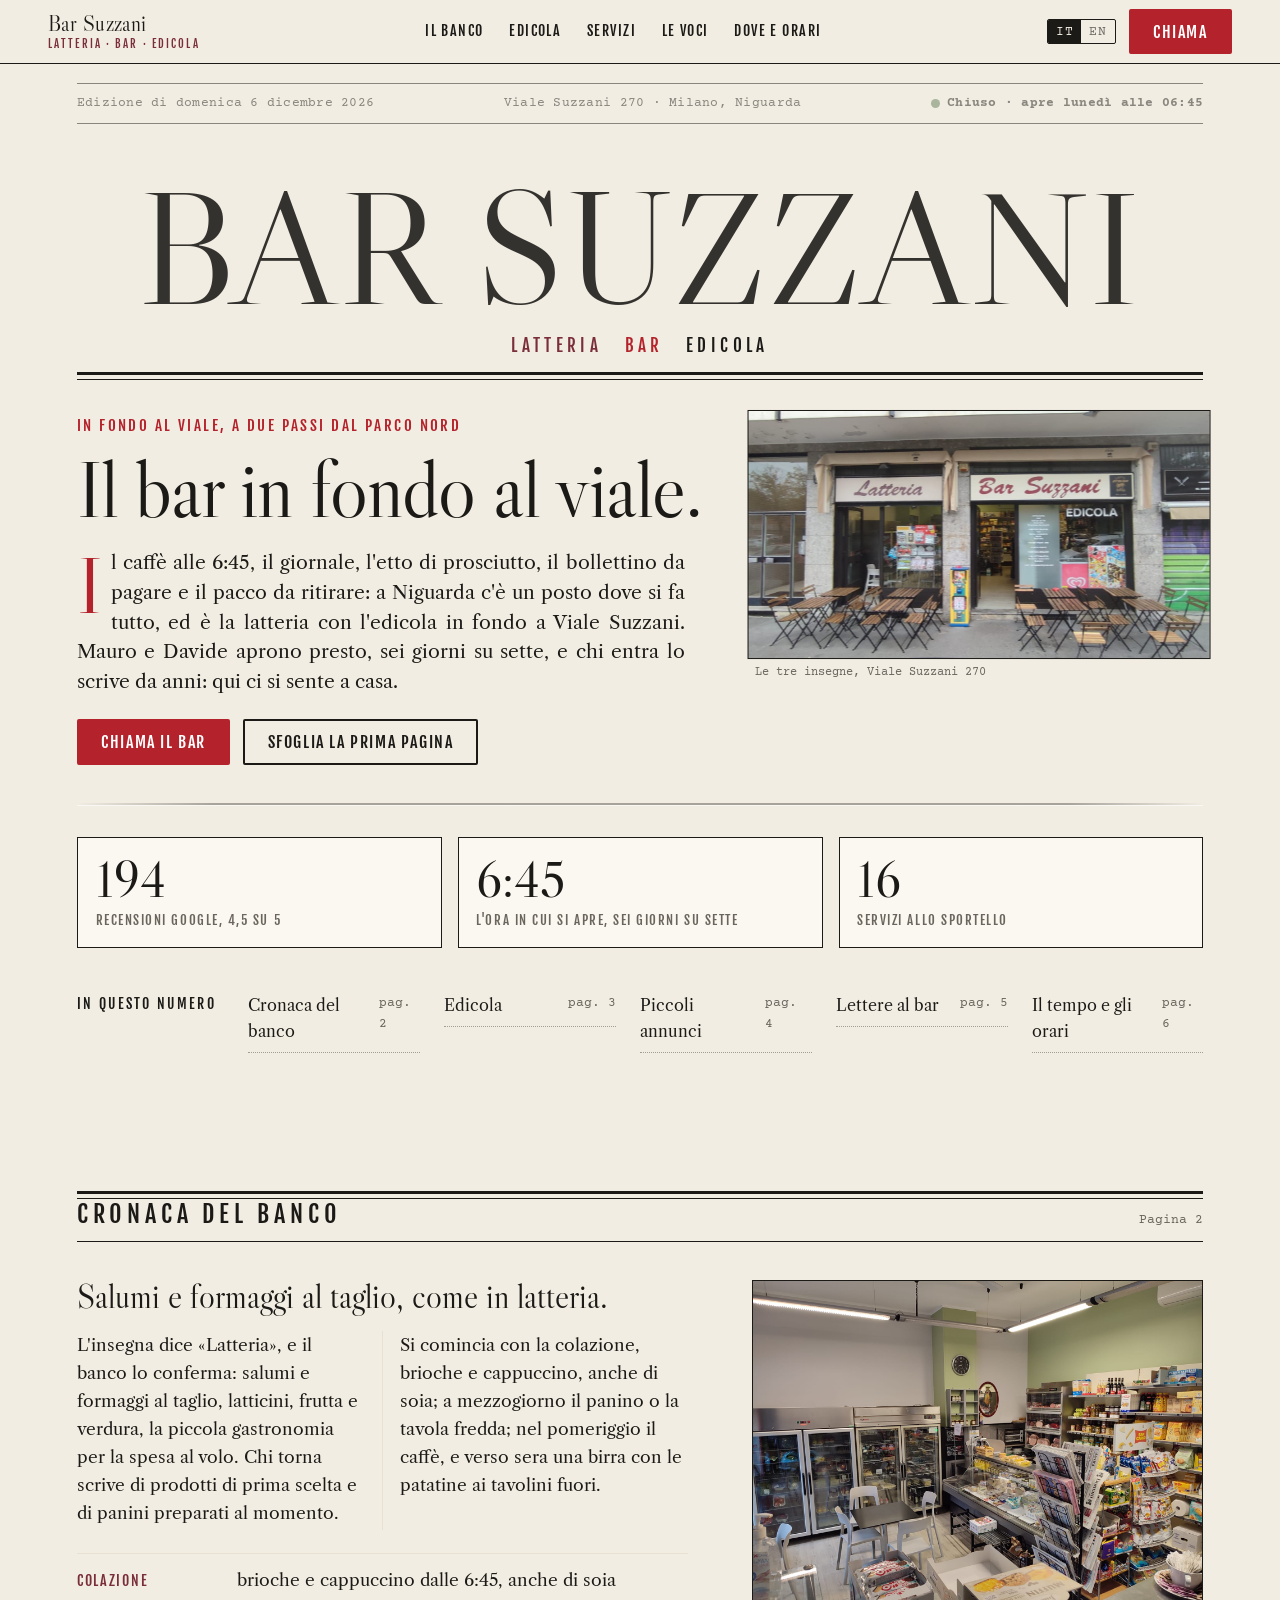
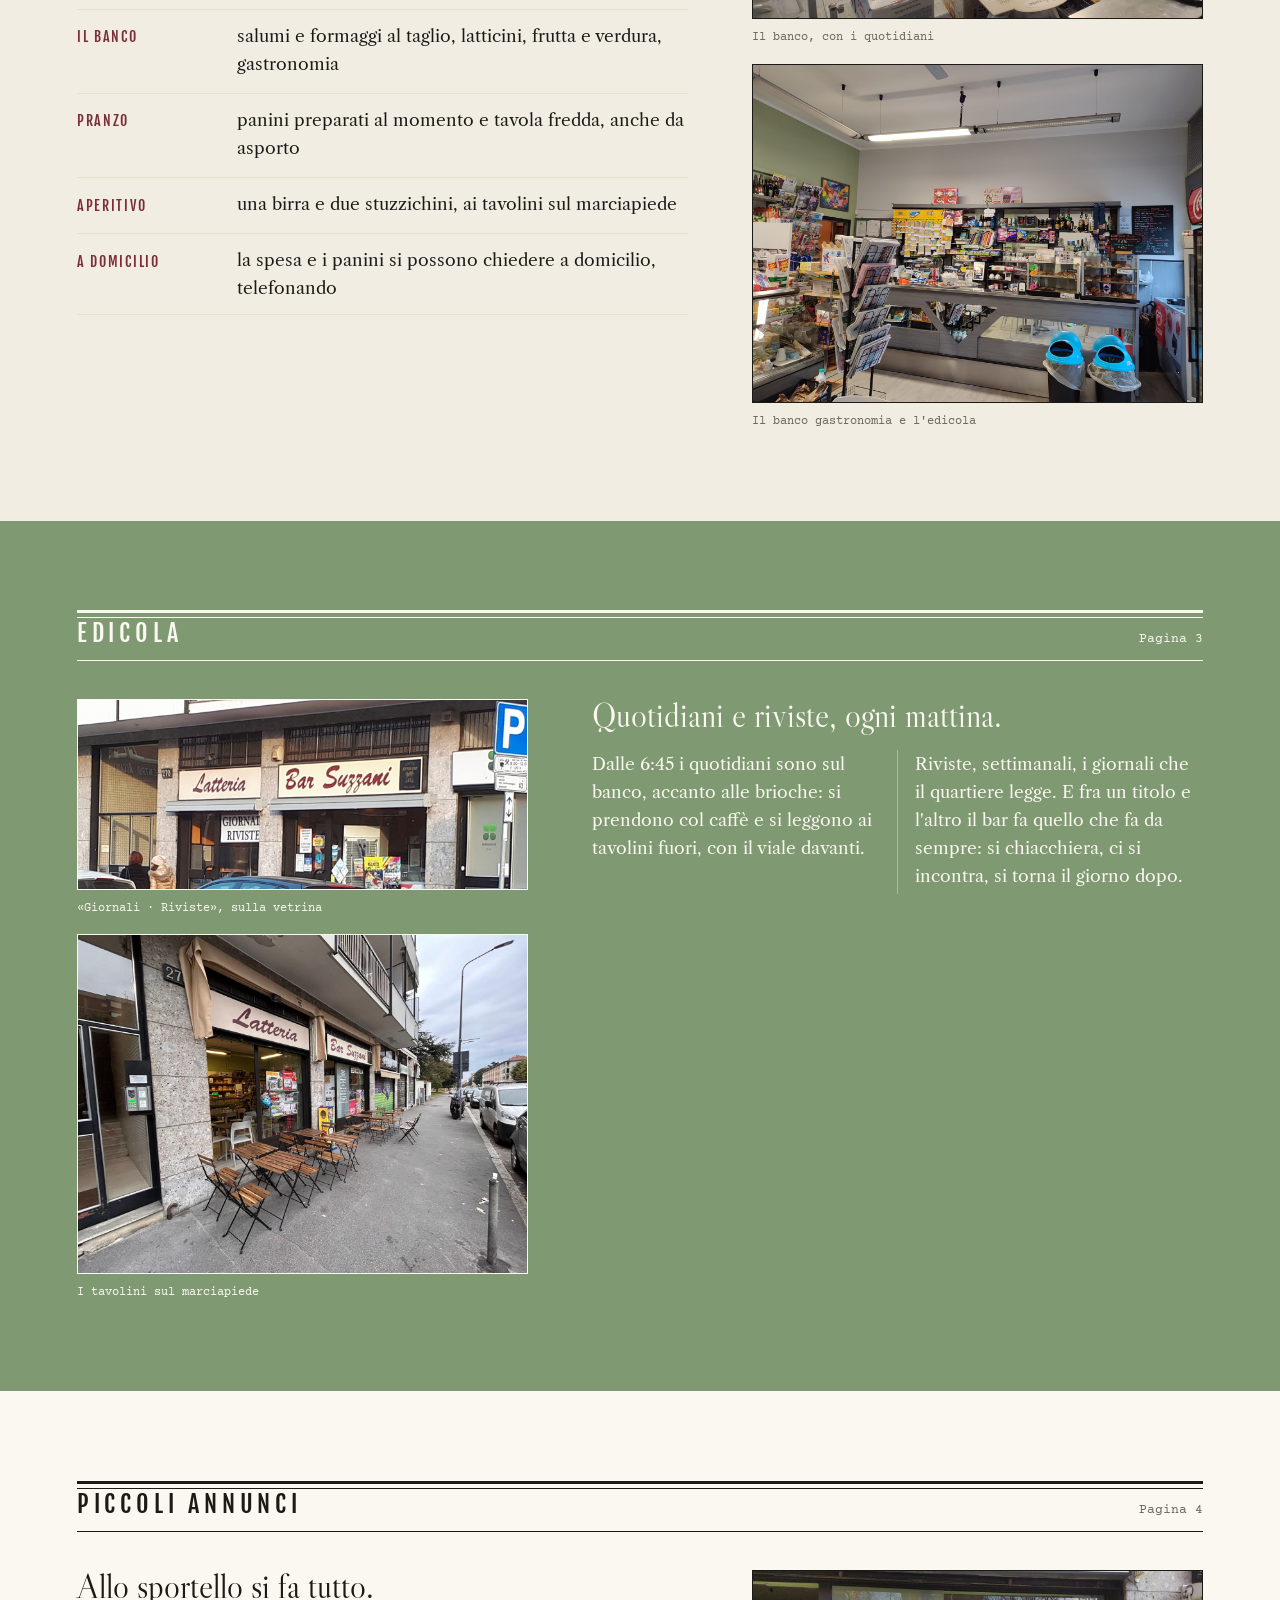
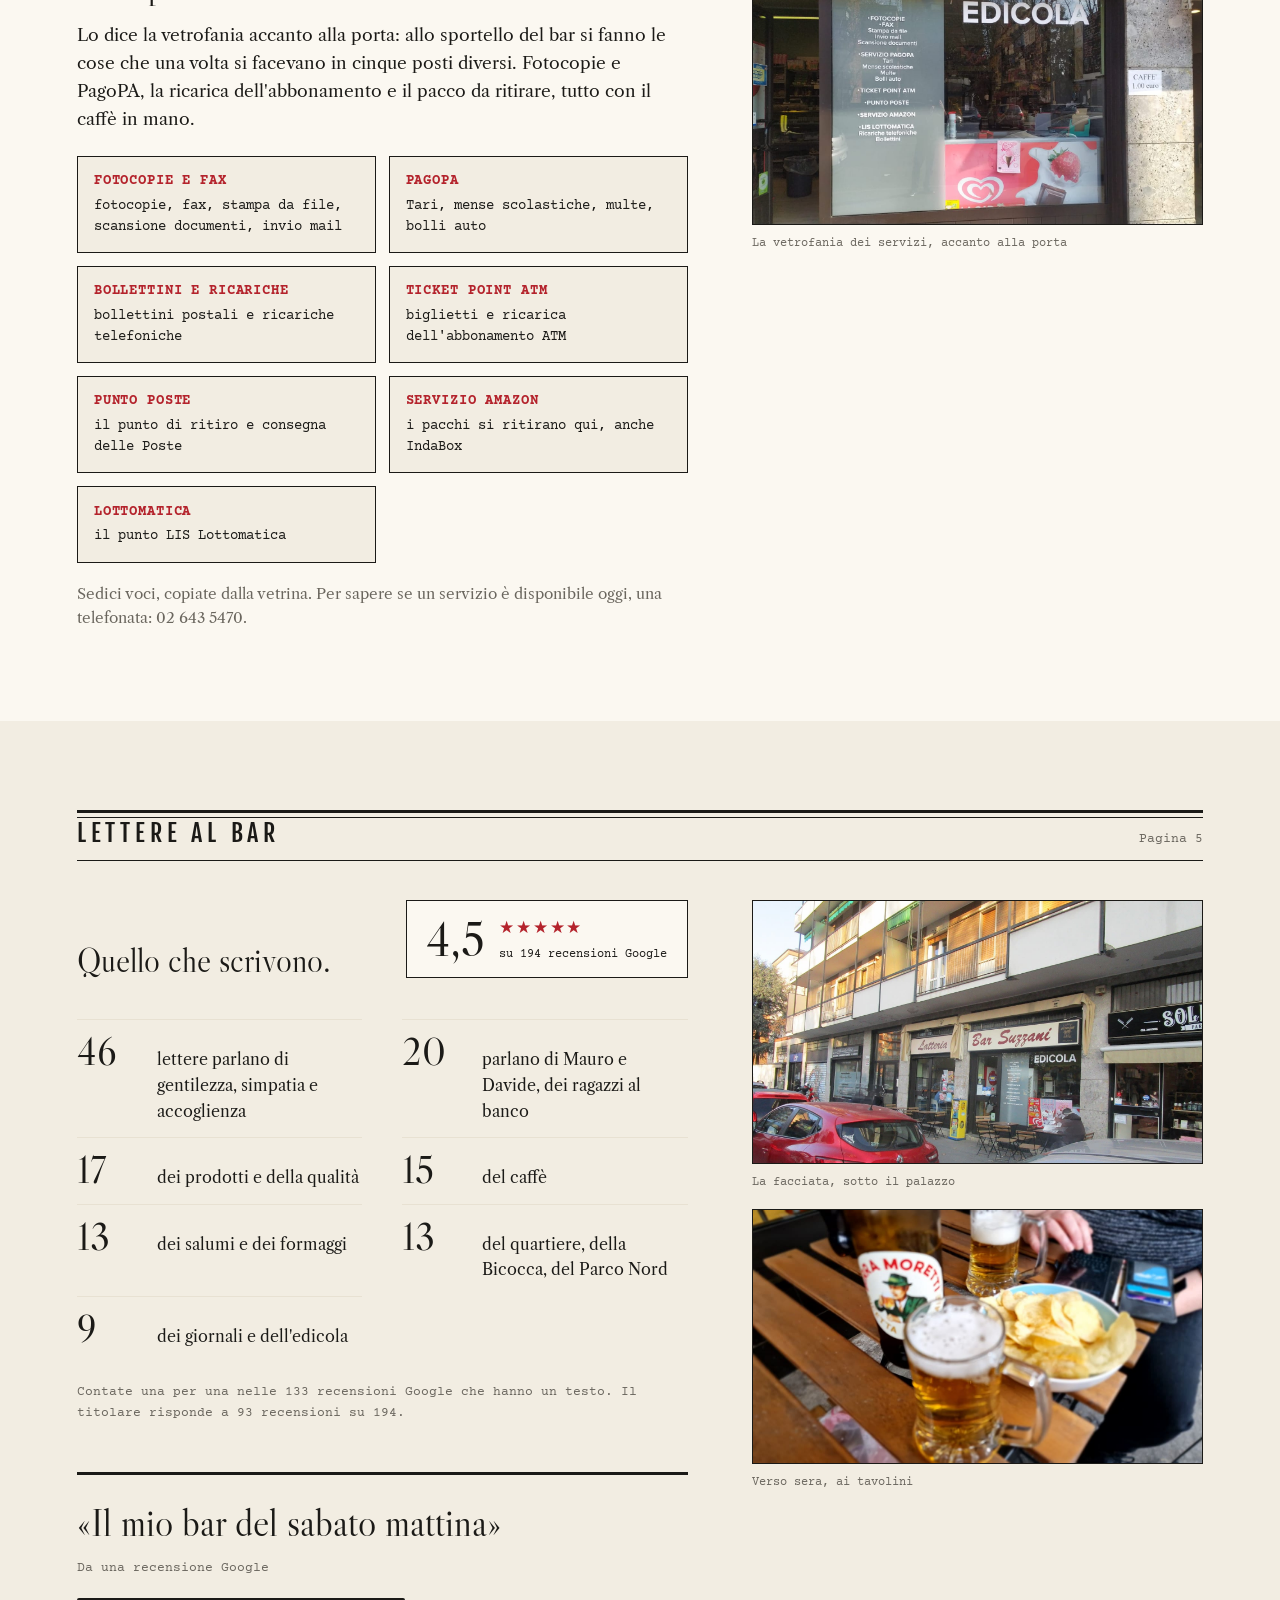
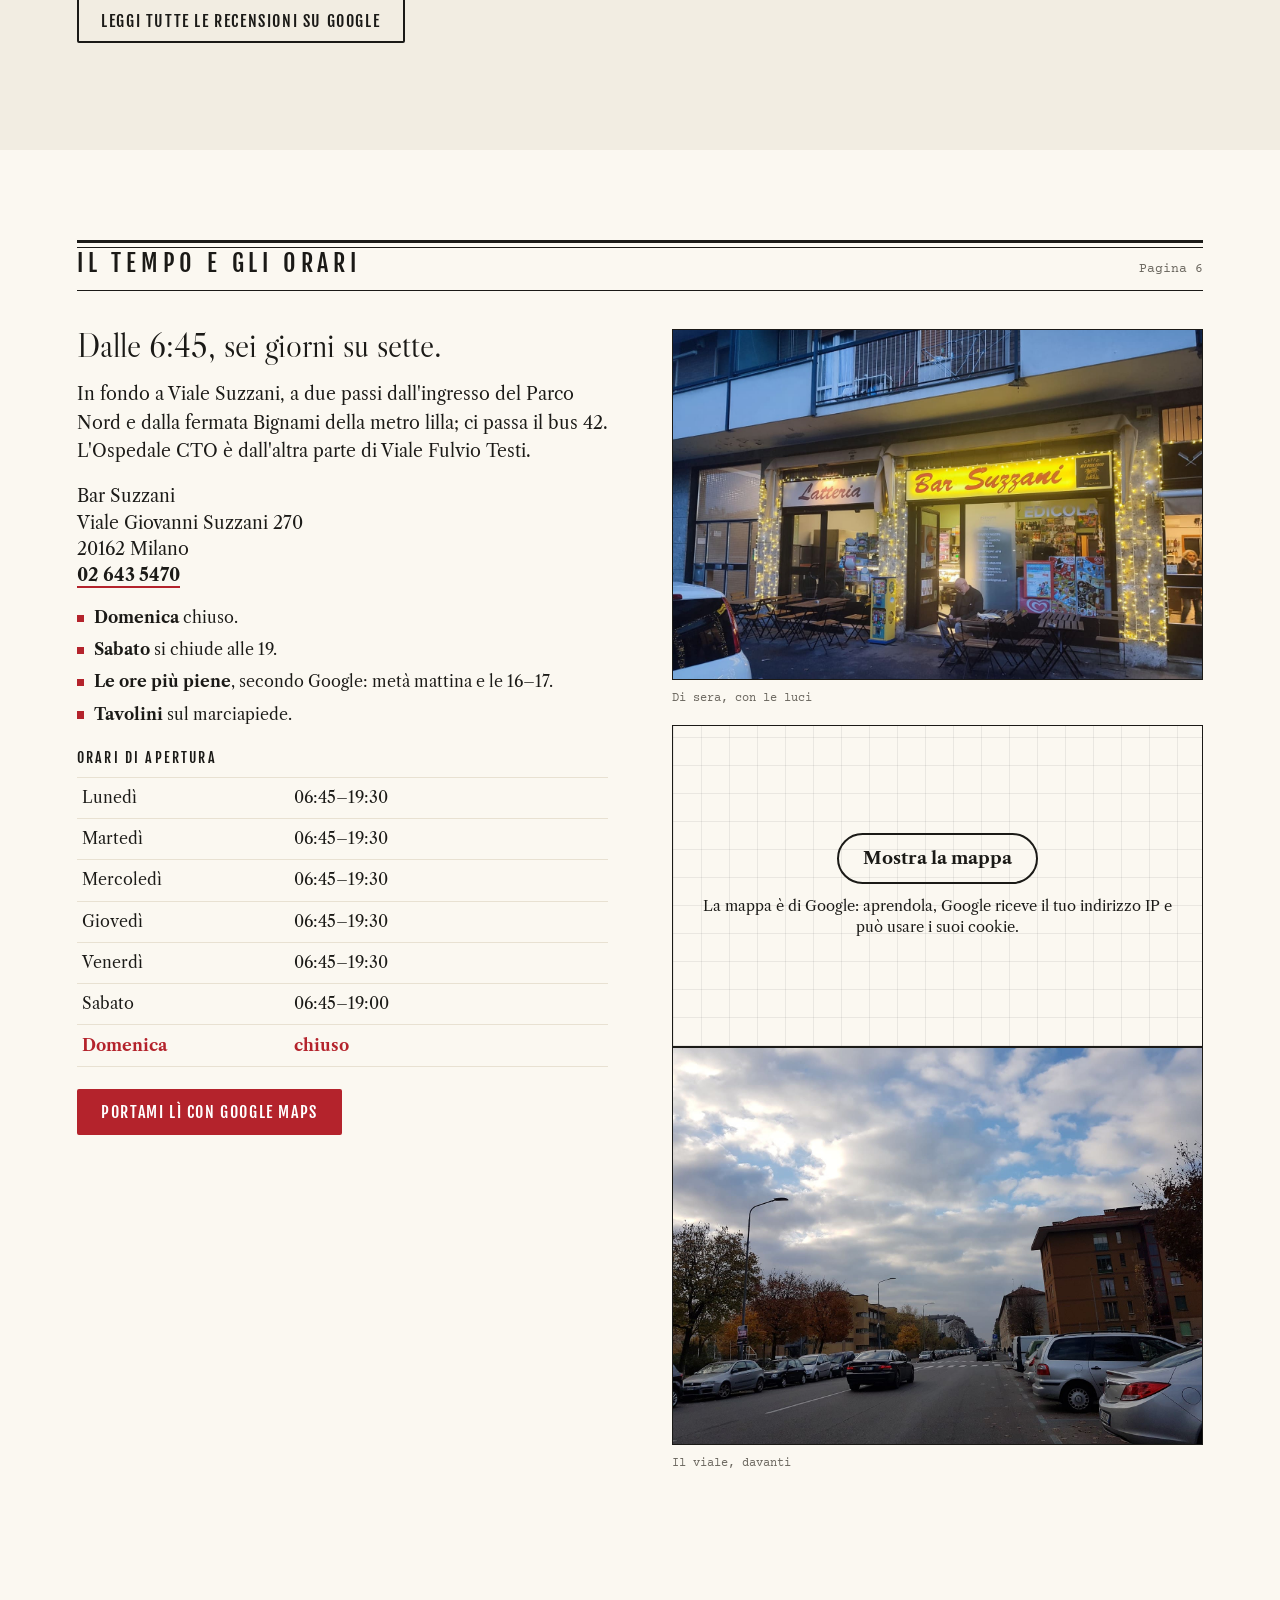
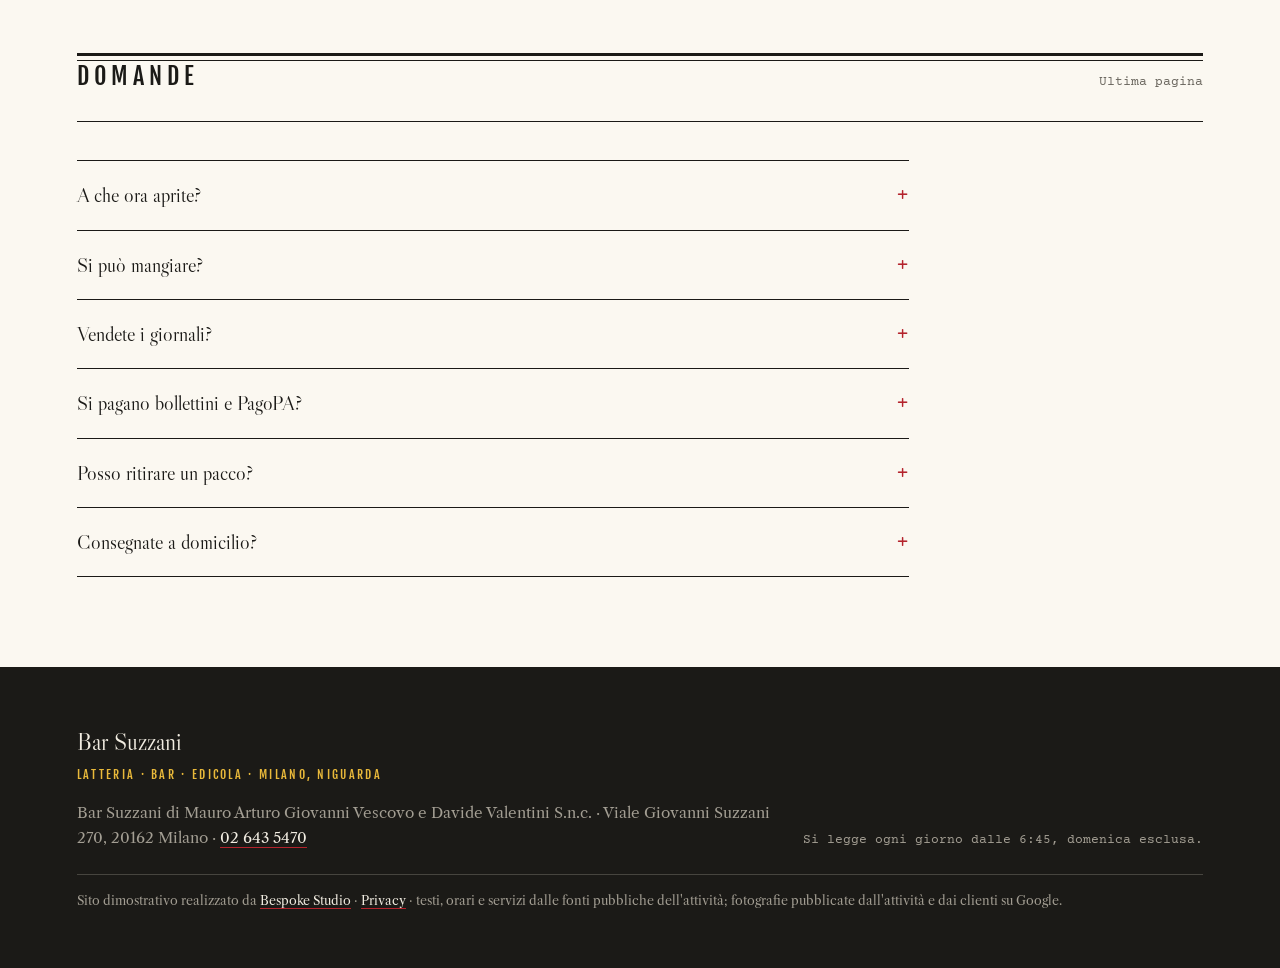
==== commit 4c3bfa06: "Privacy e pulizia: caratteri sul sito, mappa al clic, informativa, noindex - caratteri copiati nel s" ====
--- a/index.html
+++ b/index.html
@@ -3,6 +3,7 @@
 <head>
 <meta charset="utf-8">
 <meta name="viewport" content="width=device-width, initial-scale=1">
+<meta name="robots" content="noindex">
 <title>Bar Suzzani — latteria, bar ed edicola a Milano Niguarda, in fondo a Viale Suzzani</title>
 <meta name="description" content="Bar Suzzani, Viale Giovanni Suzzani 270 a Milano Niguarda: latteria con salumi e formaggi al taglio, colazione dalle 6:45, panini al momento, edicola con quotidiani e riviste, sportello servizi (PagoPA, bollettini, ricariche ATM, Punto Poste, ritiro pacchi Amazon). A due passi dal Parco Nord.">
 <link rel="canonical" href="https://rotenzark.github.io/bar-suzzani/">
@@ -20,12 +21,54 @@
 <link rel="icon" href="img/favicon.svg" type="image/svg+xml">
 <link rel="icon" href="img/favicon-32.png" sizes="32x32" type="image/png">
 <link rel="apple-touch-icon" href="img/apple-touch-icon.png">
-<link rel="preconnect" href="https://fonts.googleapis.com">
-<link rel="preconnect" href="https://fonts.gstatic.com" crossorigin>
-<link href="https://fonts.googleapis.com/css2?family=Courier+Prime:wght@400;700&family=Fjalla+One&family=Libre+Caslon+Display&family=Libre+Caslon+Text:ital,wght@0,400;0,700;1,400&display=swap" rel="stylesheet">
+<link rel="stylesheet" href="fonts/fonts.css?v=1">
 <link rel="stylesheet" href="css/styles.css?v=1">
 <script type="application/ld+json">
-{"@context":"https://schema.org","@type":"CafeOrCoffeeShop","name":"Bar Suzzani","alternateName":"Bar Suzzani di Mauro Arturo Giovanni Vescovo e Davide Valentini S.n.c.","image":"https://rotenzark.github.io/bar-suzzani/img/og.jpg","url":"https://rotenzark.github.io/bar-suzzani/","telephone":"+39026435470","priceRange":"€","address":{"@type":"PostalAddress","streetAddress":"Viale Giovanni Suzzani 270","addressLocality":"Milano","postalCode":"20162","addressRegion":"MI","addressCountry":"IT"},"geo":{"@type":"GeoCoordinates","latitude":45.526,"longitude":9.2088},"openingHoursSpecification":[{"@type":"OpeningHoursSpecification","dayOfWeek":["Monday","Tuesday","Wednesday","Thursday","Friday"],"opens":"06:45","closes":"19:30"},{"@type":"OpeningHoursSpecification","dayOfWeek":"Saturday","opens":"06:45","closes":"19:00"}],"aggregateRating":{"@type":"AggregateRating","ratingValue":"4.5","reviewCount":"194"},"servesCuisine":"Caffetteria, tavola fredda, salumi e formaggi","hasMap":"https://www.google.com/maps/search/Bar+Suzzani+Viale+Giovanni+Suzzani+270+Milano"}
+{
+  "@context": "https://schema.org",
+  "@type": "CafeOrCoffeeShop",
+  "name": "Bar Suzzani",
+  "alternateName": "Bar Suzzani di Mauro Arturo Giovanni Vescovo e Davide Valentini S.n.c.",
+  "image": "https://rotenzark.github.io/bar-suzzani/img/og.jpg",
+  "url": "https://rotenzark.github.io/bar-suzzani/",
+  "telephone": "+39026435470",
+  "priceRange": "€",
+  "address": {
+    "@type": "PostalAddress",
+    "streetAddress": "Viale Giovanni Suzzani 270",
+    "addressLocality": "Milano",
+    "postalCode": "20162",
+    "addressRegion": "MI",
+    "addressCountry": "IT"
+  },
+  "geo": {
+    "@type": "GeoCoordinates",
+    "latitude": 45.526,
+    "longitude": 9.2088
+  },
+  "openingHoursSpecification": [
+    {
+      "@type": "OpeningHoursSpecification",
+      "dayOfWeek": [
+        "Monday",
+        "Tuesday",
+        "Wednesday",
+        "Thursday",
+        "Friday"
+      ],
+      "opens": "06:45",
+      "closes": "19:30"
+    },
+    {
+      "@type": "OpeningHoursSpecification",
+      "dayOfWeek": "Saturday",
+      "opens": "06:45",
+      "closes": "19:00"
+    }
+  ],
+  "servesCuisine": "Caffetteria, tavola fredda, salumi e formaggi",
+  "hasMap": "https://www.google.com/maps/search/Bar+Suzzani+Viale+Giovanni+Suzzani+270+Milano"
+}
 </script>
 <script type="application/ld+json">
 {"@context":"https://schema.org","@type":"FAQPage","mainEntity":[
@@ -295,7 +338,7 @@
           <figcaption data-i18n="d.cap">Di sera, con le luci</figcaption>
         </figure>
         <div class="dove__mappa" id="mappa">
-          <iframe src="https://www.google.com/maps?q=Bar+Suzzani,+Viale+Giovanni+Suzzani+270,+20162+Milano&amp;output=embed" title="Mappa: Bar Suzzani, Viale Giovanni Suzzani 270, Milano" data-i18n-title="d.mappa" allowfullscreen referrerpolicy="no-referrer-when-downgrade"></iframe>
+          <div class="mappa-clic" data-mappa-clic style="--mappa-h: 320px"><template><iframe src="https://www.google.com/maps?q=Bar+Suzzani,+Viale+Giovanni+Suzzani+270,+20162+Milano&amp;output=embed" title="Mappa: Bar Suzzani, Viale Giovanni Suzzani 270, Milano" data-i18n-title="d.mappa" allowfullscreen referrerpolicy="no-referrer-when-downgrade"></iframe></template><div class="mappa-clic__velo"><a class="mappa-clic__btn" href="https://www.google.com/maps/search/Bar+Suzzani+Viale+Giovanni+Suzzani+270+Milano" target="_blank" rel="noopener">Mostra la mappa</a><p class="mappa-clic__nota">La mappa è di Google: aprendola, Google riceve il tuo indirizzo IP e può usare i suoi cookie.</p></div></div>
         </div>
         <figure class="foto">
           <button type="button" class="shot" data-full="img/viale.jpg"><img src="img/viale.jpg" width="1600" height="1200" decoding="async" alt="Viale Suzzani visto dal bar, con i palazzi e il cielo nuvoloso" data-i18n-alt="d.alt2"></button>
@@ -330,7 +373,7 @@
     <p class="piede__d" data-i18n="piede.d">Bar Suzzani di Mauro Arturo Giovanni Vescovo e Davide Valentini S.n.c. · Viale Giovanni Suzzani 270, 20162 Milano · <a href="tel:+39026435470">02 643 5470</a></p>
   </div>
   <p class="piede__ed" data-i18n="piede.ed">Si legge ogni giorno dalle 6:45, domenica esclusa.</p>
-  <p class="piede__b" data-i18n="piede.b">Sito dimostrativo realizzato da <a href="https://bespokestud.io" target="_blank" rel="noopener">Bespoke Studio</a> · testi, orari e servizi dalle fonti pubbliche dell'attività; fotografie pubblicate dall'attività e dai clienti su Google.</p>
+  <p class="piede__b" data-i18n="piede.b">Sito dimostrativo realizzato da <a href="https://bespokestud.io" target="_blank" rel="noopener">Bespoke Studio</a> · <a href="privacy.html">Privacy</a> · testi, orari e servizi dalle fonti pubbliche dell'attività; fotografie pubblicate dall'attività e dai clienti su Google.</p>
 </footer>
 
 <div class="barra" id="actionBar">
@@ -348,5 +391,6 @@
 <script src="https://cdn.jsdelivr.net/npm/gsap@3.12.5/dist/gsap.min.js"></script>
 <script src="https://cdn.jsdelivr.net/npm/gsap@3.12.5/dist/ScrollTrigger.min.js"></script>
 <script src="js/main.js?v=1"></script>
+<script src="js/mappa-clic.js?v=1" defer></script>
 </body>
 </html>
--- a/fonts/fonts.css
+++ b/fonts/fonts.css
@@ -0,0 +1,145 @@
+/* Caratteri ospitati sul sito: nessuna richiesta a Google Fonts o Fontshare (giro privacy 1/10/2026). Licenze in LICENSE.txt. */
+/* latin-ext */
+@font-face {
+  font-family: 'Courier Prime';
+  font-style: normal;
+  font-weight: 400;
+  font-display: swap;
+  src: url(courierprime-v11-u-450q2lgwslOqpF_6gQ8kELaw9pWt_-.woff2) format('woff2');
+  unicode-range: U+0100-02BA, U+02BD-02C5, U+02C7-02CC, U+02CE-02D7, U+02DD-02FF, U+0304, U+0308, U+0329, U+1D00-1DBF, U+1E00-1E9F, U+1EF2-1EFF, U+2020, U+20A0-20AB, U+20AD-20C0, U+2113, U+2C60-2C7F, U+A720-A7FF;
+}
+/* latin */
+@font-face {
+  font-family: 'Courier Prime';
+  font-style: normal;
+  font-weight: 400;
+  font-display: swap;
+  src: url(courierprime-v11-u-450q2lgwslOqpF_6gQ8kELawFpWg.woff2) format('woff2');
+  unicode-range: U+0000-00FF, U+0131, U+0152-0153, U+02BB-02BC, U+02C6, U+02DA, U+02DC, U+0304, U+0308, U+0329, U+2000-206F, U+20AC, U+2122, U+2191, U+2193, U+2212, U+2215, U+FEFF, U+FFFD;
+}
+/* latin-ext */
+@font-face {
+  font-family: 'Courier Prime';
+  font-style: normal;
+  font-weight: 700;
+  font-display: swap;
+  src: url(courierprime-v11-u-4k0q2lgwslOqpF_6gQ8kELY7pMT-7fq8Ho.woff2) format('woff2');
+  unicode-range: U+0100-02BA, U+02BD-02C5, U+02C7-02CC, U+02CE-02D7, U+02DD-02FF, U+0304, U+0308, U+0329, U+1D00-1DBF, U+1E00-1E9F, U+1EF2-1EFF, U+2020, U+20A0-20AB, U+20AD-20C0, U+2113, U+2C60-2C7F, U+A720-A7FF;
+}
+/* latin */
+@font-face {
+  font-family: 'Courier Prime';
+  font-style: normal;
+  font-weight: 700;
+  font-display: swap;
+  src: url(courierprime-v11-u-4k0q2lgwslOqpF_6gQ8kELY7pMT-Dfqw.woff2) format('woff2');
+  unicode-range: U+0000-00FF, U+0131, U+0152-0153, U+02BB-02BC, U+02C6, U+02DA, U+02DC, U+0304, U+0308, U+0329, U+2000-206F, U+20AC, U+2122, U+2191, U+2193, U+2212, U+2215, U+FEFF, U+FFFD;
+}
+/* cyrillic-ext */
+@font-face {
+  font-family: 'Fjalla One';
+  font-style: normal;
+  font-weight: 400;
+  font-display: swap;
+  src: url(fjallaone-v16-Yq6R-LCAWCX3-6Ky7FAFrOx6kigt.woff2) format('woff2');
+  unicode-range: U+0460-052F, U+1C80-1C8A, U+20B4, U+2DE0-2DFF, U+A640-A69F, U+FE2E-FE2F;
+}
+/* vietnamese */
+@font-face {
+  font-family: 'Fjalla One';
+  font-style: normal;
+  font-weight: 400;
+  font-display: swap;
+  src: url(fjallaone-v16-Yq6R-LCAWCX3-6Ky7FAFrO56kigt.woff2) format('woff2');
+  unicode-range: U+0102-0103, U+0110-0111, U+0128-0129, U+0168-0169, U+01A0-01A1, U+01AF-01B0, U+0300-0301, U+0303-0304, U+0308-0309, U+0323, U+0329, U+1EA0-1EF9, U+20AB;
+}
+/* latin-ext */
+@font-face {
+  font-family: 'Fjalla One';
+  font-style: normal;
+  font-weight: 400;
+  font-display: swap;
+  src: url(fjallaone-v16-Yq6R-LCAWCX3-6Ky7FAFrO96kigt.woff2) format('woff2');
+  unicode-range: U+0100-02BA, U+02BD-02C5, U+02C7-02CC, U+02CE-02D7, U+02DD-02FF, U+0304, U+0308, U+0329, U+1D00-1DBF, U+1E00-1E9F, U+1EF2-1EFF, U+2020, U+20A0-20AB, U+20AD-20C0, U+2113, U+2C60-2C7F, U+A720-A7FF;
+}
+/* latin */
+@font-face {
+  font-family: 'Fjalla One';
+  font-style: normal;
+  font-weight: 400;
+  font-display: swap;
+  src: url(fjallaone-v16-Yq6R-LCAWCX3-6Ky7FAFrOF6kg.woff2) format('woff2');
+  unicode-range: U+0000-00FF, U+0131, U+0152-0153, U+02BB-02BC, U+02C6, U+02DA, U+02DC, U+0304, U+0308, U+0329, U+2000-206F, U+20AC, U+2122, U+2191, U+2193, U+2212, U+2215, U+FEFF, U+FFFD;
+}
+/* latin-ext */
+@font-face {
+  font-family: 'Libre Caslon Display';
+  font-style: normal;
+  font-weight: 400;
+  font-display: swap;
+  src: url(librecaslondisplay-v18-TuGOUUFxWphYQ6YI6q9Xp61FQzxDRKmzr1lYfxldCA.woff2) format('woff2');
+  unicode-range: U+0100-02BA, U+02BD-02C5, U+02C7-02CC, U+02CE-02D7, U+02DD-02FF, U+0304, U+0308, U+0329, U+1D00-1DBF, U+1E00-1E9F, U+1EF2-1EFF, U+2020, U+20A0-20AB, U+20AD-20C0, U+2113, U+2C60-2C7F, U+A720-A7FF;
+}
+/* latin */
+@font-face {
+  font-family: 'Libre Caslon Display';
+  font-style: normal;
+  font-weight: 400;
+  font-display: swap;
+  src: url(librecaslondisplay-v18-TuGOUUFxWphYQ6YI6q9Xp61FQzxDRKmzr1lWfxk.woff2) format('woff2');
+  unicode-range: U+0000-00FF, U+0131, U+0152-0153, U+02BB-02BC, U+02C6, U+02DA, U+02DC, U+0304, U+0308, U+0329, U+2000-206F, U+20AC, U+2122, U+2191, U+2193, U+2212, U+2215, U+FEFF, U+FFFD;
+}
+/* latin-ext */
+@font-face {
+  font-family: 'Libre Caslon Text';
+  font-style: italic;
+  font-weight: 400;
+  font-display: swap;
+  src: url(librecaslontext-v5-DdT678IGsGw1aF1JU10PUbTvNNaDMfq95-5DGiO1.woff2) format('woff2');
+  unicode-range: U+0100-02BA, U+02BD-02C5, U+02C7-02CC, U+02CE-02D7, U+02DD-02FF, U+0304, U+0308, U+0329, U+1D00-1DBF, U+1E00-1E9F, U+1EF2-1EFF, U+2020, U+20A0-20AB, U+20AD-20C0, U+2113, U+2C60-2C7F, U+A720-A7FF;
+}
+/* latin */
+@font-face {
+  font-family: 'Libre Caslon Text';
+  font-style: italic;
+  font-weight: 400;
+  font-display: swap;
+  src: url(librecaslontext-v5-DdT678IGsGw1aF1JU10PUbTvNNaDMfq95-BDGg.woff2) format('woff2');
+  unicode-range: U+0000-00FF, U+0131, U+0152-0153, U+02BB-02BC, U+02C6, U+02DA, U+02DC, U+0304, U+0308, U+0329, U+2000-206F, U+20AC, U+2122, U+2191, U+2193, U+2212, U+2215, U+FEFF, U+FFFD;
+}
+/* latin-ext */
+@font-face {
+  font-family: 'Libre Caslon Text';
+  font-style: normal;
+  font-weight: 400;
+  font-display: swap;
+  src: url(librecaslontext-v5-DdT878IGsGw1aF1JU10PUbTvNNaDMfq21-JbHg.woff2) format('woff2');
+  unicode-range: U+0100-02BA, U+02BD-02C5, U+02C7-02CC, U+02CE-02D7, U+02DD-02FF, U+0304, U+0308, U+0329, U+1D00-1DBF, U+1E00-1E9F, U+1EF2-1EFF, U+2020, U+20A0-20AB, U+20AD-20C0, U+2113, U+2C60-2C7F, U+A720-A7FF;
+}
+/* latin */
+@font-face {
+  font-family: 'Libre Caslon Text';
+  font-style: normal;
+  font-weight: 400;
+  font-display: swap;
+  src: url(librecaslontext-v5-DdT878IGsGw1aF1JU10PUbTvNNaDMfq41-I.woff2) format('woff2');
+  unicode-range: U+0000-00FF, U+0131, U+0152-0153, U+02BB-02BC, U+02C6, U+02DA, U+02DC, U+0304, U+0308, U+0329, U+2000-206F, U+20AC, U+2122, U+2191, U+2193, U+2212, U+2215, U+FEFF, U+FFFD;
+}
+/* latin-ext */
+@font-face {
+  font-family: 'Libre Caslon Text';
+  font-style: normal;
+  font-weight: 700;
+  font-display: swap;
+  src: url(librecaslontext-v5-DdT578IGsGw1aF1JU10PUbTvNNaDMfID8vdqPx6Msg.woff2) format('woff2');
+  unicode-range: U+0100-02BA, U+02BD-02C5, U+02C7-02CC, U+02CE-02D7, U+02DD-02FF, U+0304, U+0308, U+0329, U+1D00-1DBF, U+1E00-1E9F, U+1EF2-1EFF, U+2020, U+20A0-20AB, U+20AD-20C0, U+2113, U+2C60-2C7F, U+A720-A7FF;
+}
+/* latin */
+@font-face {
+  font-family: 'Libre Caslon Text';
+  font-style: normal;
+  font-weight: 700;
+  font-display: swap;
+  src: url(librecaslontext-v5-DdT578IGsGw1aF1JU10PUbTvNNaDMfID8vdkPx4.woff2) format('woff2');
+  unicode-range: U+0000-00FF, U+0131, U+0152-0153, U+02BB-02BC, U+02C6, U+02DA, U+02DC, U+0304, U+0308, U+0329, U+2000-206F, U+20AC, U+2122, U+2191, U+2193, U+2212, U+2215, U+FEFF, U+FFFD;
+}
--- a/css/styles.css
+++ b/css/styles.css
@@ -272,3 +272,12 @@
   .intro__t,.intro__i span{animation:none}
   .bottone,.shot img{transition:none}
 }
+
+/*MAPPACLIC*/
+/* la mappa Google si carica solo al clic (giro privacy 1/10/2026) */
+.mappa-clic { display: flex; align-items: center; justify-content: center; width: 100%; height: 100%; min-height: var(--mappa-h, 320px); box-sizing: border-box; padding: 24px; text-align: center; background: repeating-linear-gradient(0deg, rgba(127, 127, 127, 0.14) 0 1px, transparent 1px 28px), repeating-linear-gradient(90deg, rgba(127, 127, 127, 0.14) 0 1px, transparent 1px 28px); }
+.mappa-clic__velo { display: flex; flex-direction: column; align-items: center; gap: 12px; max-width: 32em; }
+.mappa-clic__btn { display: inline-block; padding: 0.75em 1.4em; border: 2px solid currentColor; border-radius: 999px; color: inherit; font: inherit; font-weight: 600; line-height: 1.2; text-decoration: none; background: transparent; cursor: pointer; }
+.mappa-clic__btn:hover, .mappa-clic__btn:focus-visible { text-decoration: underline; }
+.mappa-clic__nota { margin: 0; font-size: 0.85em; line-height: 1.45; }
+/*/MAPPACLIC*/
